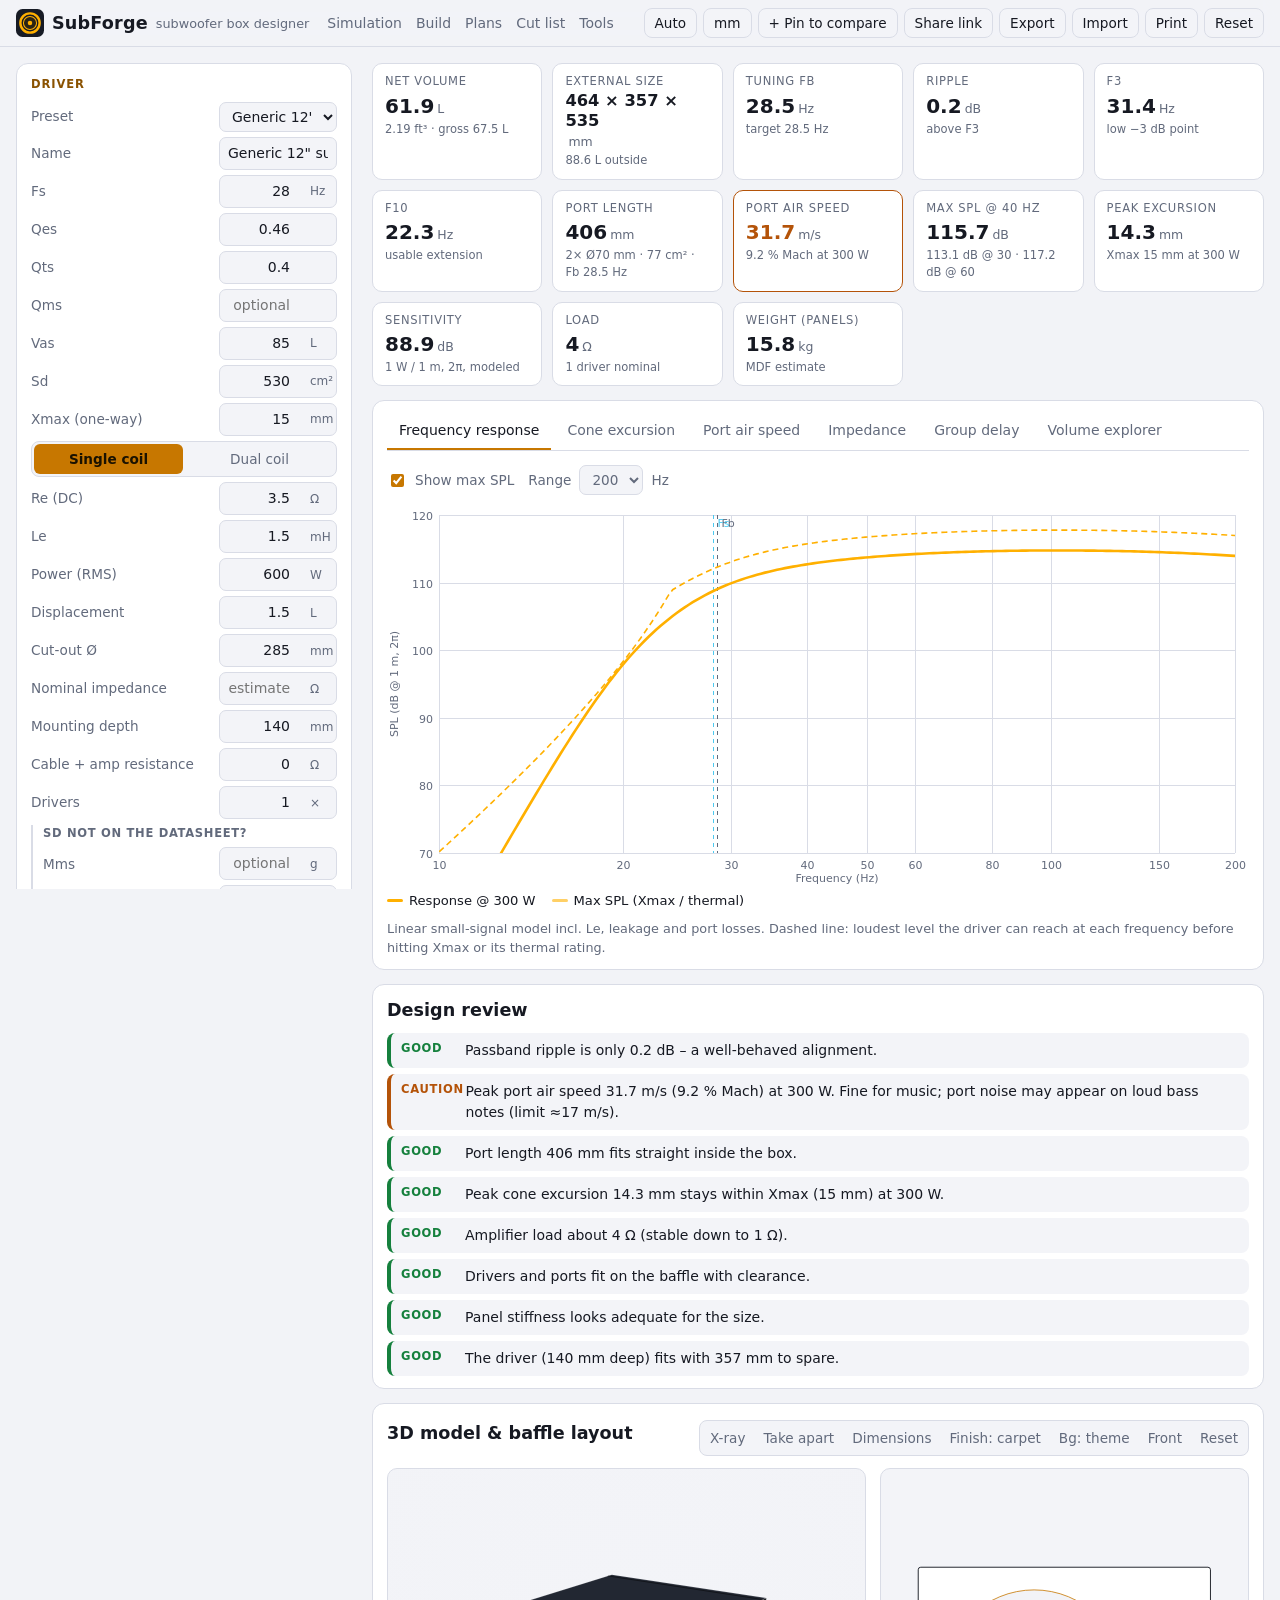
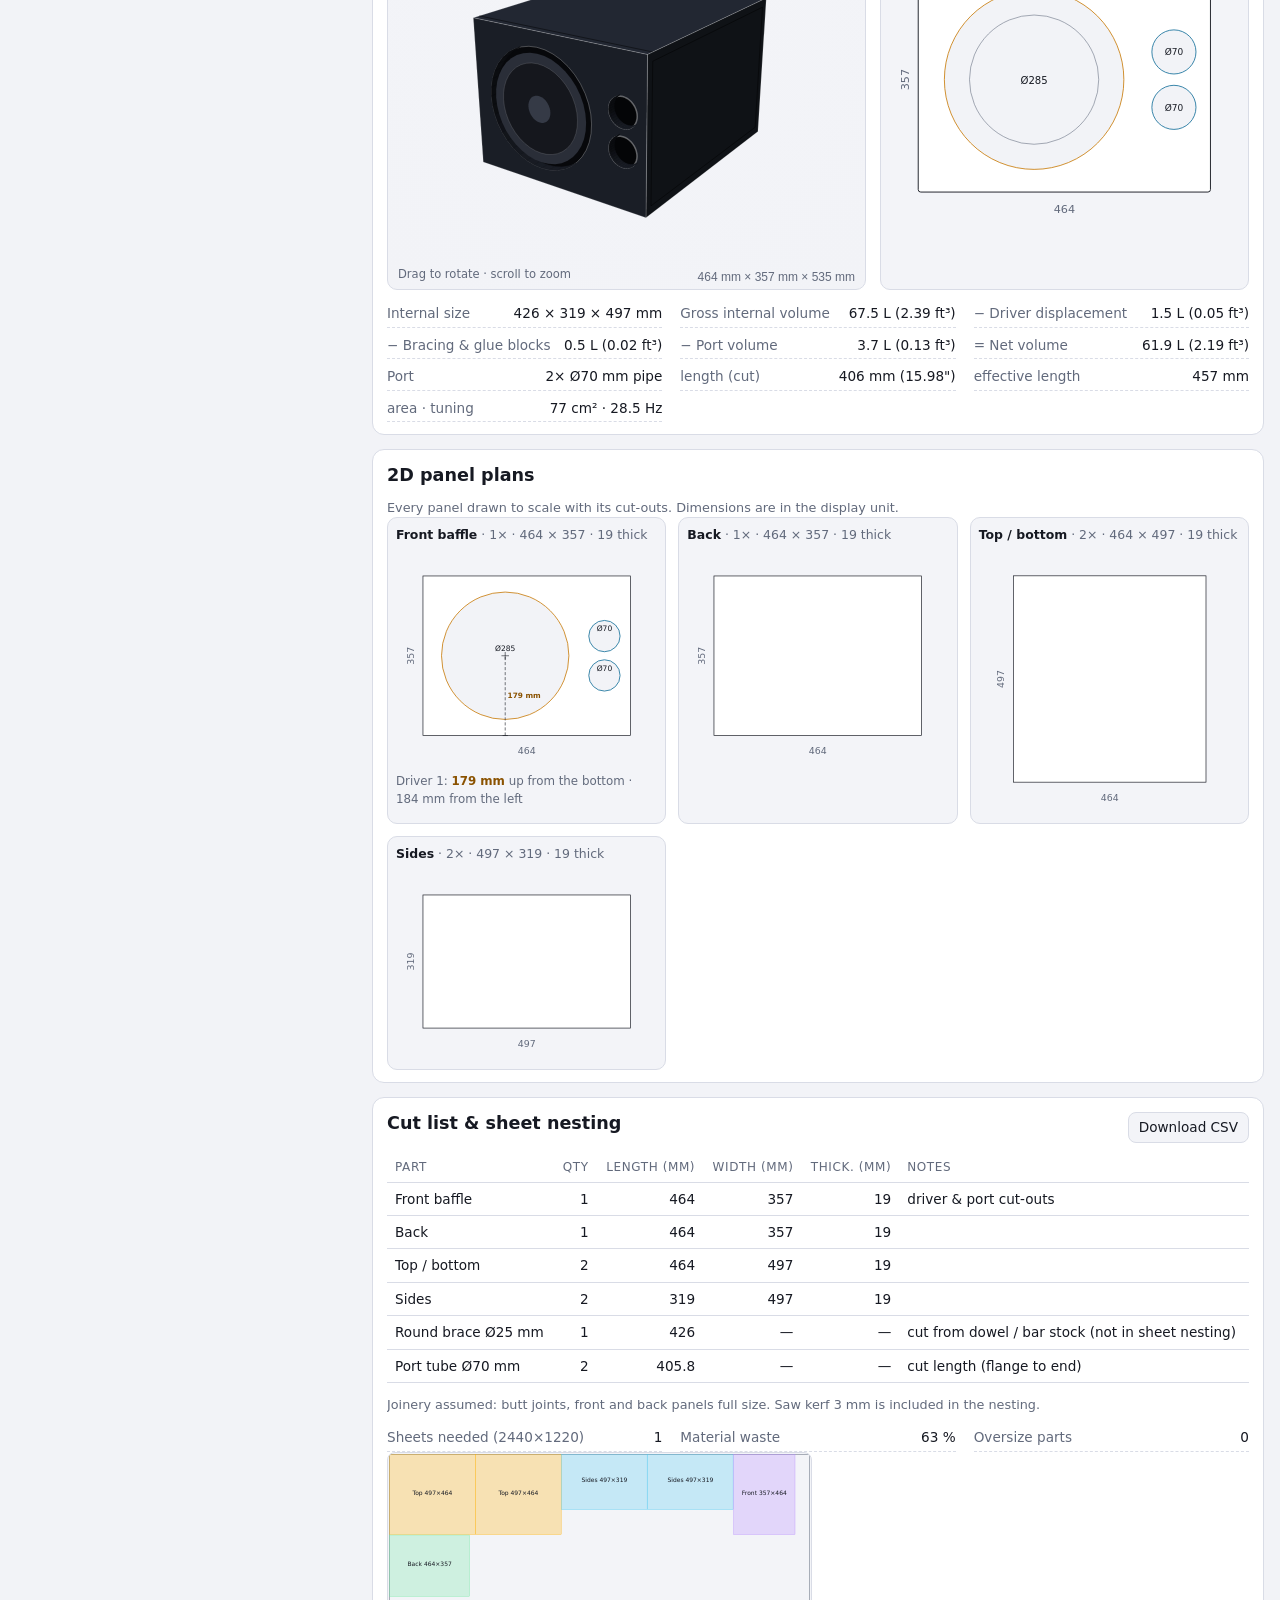
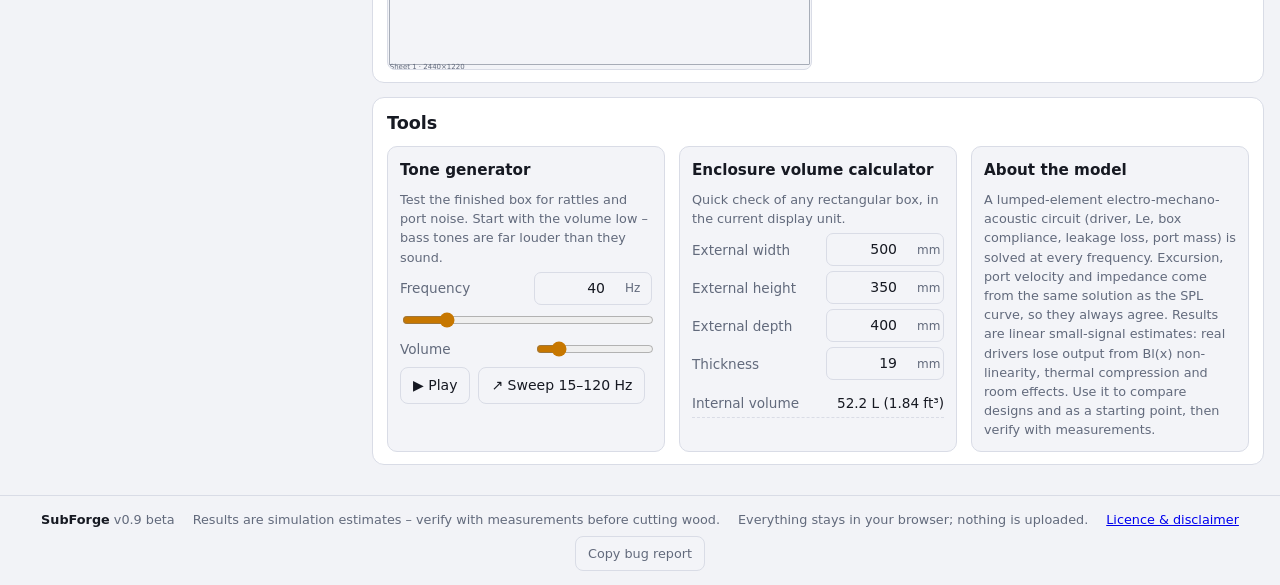
==== index.html @ 923070d6 "SubForge v0.9 beta" ====
<!doctype html>
<html lang="en">
<head>
<meta charset="utf-8">
<meta name="viewport" content="width=device-width, initial-scale=1, viewport-fit=cover">
<title>SubForge – Subwoofer Box Designer</title>
<meta name="description" content="Design and simulate sealed, ported and bandpass subwoofer enclosures: live frequency response, cone excursion, port velocity, 3D model, cut list and sheet nesting.">
<meta name="robots" content="noindex, nofollow, noarchive">
<script>try{var t=localStorage.getItem('sf_theme');if(t==='light'||t==='dark')document.documentElement.setAttribute('data-theme',t)}catch(e){}</script>
<link rel="stylesheet" href="style.css">
<link rel="icon" href="favicon.svg" type="image/svg+xml">
<link rel="icon" href="favicon.ico" sizes="48x48">
<link rel="apple-touch-icon" href="apple-touch-icon.png">
<link rel="manifest" href="manifest.webmanifest">
<meta name="theme-color" content="#0e1015">
<meta property="og:title" content="SubForge - Subwoofer Box Designer">
<meta property="og:description" content="Free subwoofer box designer: sealed, ported and bandpass simulation, 3D model, cut list and plans. Runs entirely in your browser.">
<meta property="og:type" content="website">
</head>
<body>
<header class="top">
  <div class="brand"><svg viewBox="0 0 64 64" aria-hidden="true"><rect width="64" height="64" rx="15" fill="#171b25"/><circle cx="32" cy="32" r="22" fill="none" stroke="#ffb000" stroke-width="5.5"/><circle cx="32" cy="32" r="15" fill="#2a2415" stroke="#ffb000" stroke-width="2.4"/><circle cx="32" cy="32" r="5.2" fill="#ffb000"/></svg><h1 class="logo">SubForge</h1><span>subwoofer box designer</span></div>
  <nav>
    <a href="#sec-sim">Simulation</a><a href="#sec-build">Build</a><a href="#sec-plan">Plans</a><a href="#sec-cut">Cut list</a><a href="#sec-tools">Tools</a>
  </nav>
  <div class="actions">
    <button id="btn-theme" data-tip="Switch between automatic (follows your device), light and dark theme." class="btn sm" title="Colour theme">Auto</button>
    <button id="btn-unit" data-tip="Switch the display unit between mm, cm and inches." class="btn sm" title="Display units">mm</button>
    <button id="btn-pin" data-tip="Keep this design on every chart so you can compare it with changes." class="btn sm">+ Pin to compare</button>
    <button id="btn-share" data-tip="Copy a link that opens this exact design." class="btn sm">Share link</button>
    <button id="btn-json" data-tip="Download the design as a file." class="btn sm">Export</button>
    <button id="btn-import" data-tip="Load a design file you exported earlier." class="btn sm">Import</button>
    <button id="btn-print" data-tip="Print the design sheet, including all simulation graphs, or save it as a PDF." class="btn sm">Print</button>
    <button id="btn-reset" data-tip="Go back to the default design." class="btn sm ghost">Reset</button>
    <input type="file" id="file-import" accept=".json" hidden>
  </div>
</header>

<div class="app">
  <aside id="side" class="side" aria-label="Design inputs"></aside>

  <main class="main">
    <section id="cards" class="cards" aria-live="polite"></section>

    <section id="sec-sim" class="panel">
      <div class="tabs" id="tabs" role="tablist"></div>
      <div class="chart-tools" id="chart-tools"></div>
      <div class="chart-wrap"><canvas id="chart" height="380" role="img" aria-label="Simulation graph"></canvas><div id="tip" class="tip" hidden></div></div>
      <div id="legend" class="legend"></div>
      <p id="chart-note" class="note"></p>
    </section>

    <section id="print-charts" class="panel print-only"></section>

    <section id="checks" class="panel"></section>

    <section id="sec-build" class="panel">
      <div class="row-head"><h2>3D model &amp; baffle layout</h2>
        <div class="seg" id="view-tools"></div></div>
      <div class="build-grid">
        <div class="v3"><canvas id="view3d" height="420" role="img" aria-label="3D model of the enclosure. Drag to rotate, scroll or pinch to zoom."></canvas><div class="hint">Drag to rotate · scroll to zoom</div></div>
        <div id="baffle" class="baffle"></div>
      </div>
      <div id="port-info" class="kv"></div>
    </section>

    <section id="sec-plan" class="panel">
      <h2>2D panel plans</h2>
      <p class="note" style="margin-top:0">Every panel drawn to scale with its cut-outs. Dimensions are in the display unit.</p>
      <div id="plan" class="plan"></div>
    </section>

    <section id="sec-cut" class="panel">
      <div class="row-head"><h2>Cut list &amp; sheet nesting</h2><div><button id="btn-csv" data-tip="Download the cut list as a spreadsheet file." class="btn sm">Download CSV</button></div></div>
      <div id="cutlist"></div>
      <div id="sheets"></div>
    </section>

    <section id="sec-tools" class="panel">
      <h2>Tools</h2>
      <div class="tools">
        <div class="tool">
          <h3>Tone generator</h3>
          <p class="note">Test the finished box for rattles and port noise. Start with the volume low – bass tones are far louder than they sound.</p>
          <label class="fld"><span>Frequency</span><div class="inp"><input id="tone-f" type="number" value="40" min="10" max="200" step="1"><em>Hz</em></div></label>
          <input id="tone-slider" aria-label="Tone frequency" type="range" min="10" max="200" value="40">
          <label class="fld"><span>Volume</span><input id="tone-v" type="range" min="0" max="100" value="15"></label>
          <div class="btnrow"><button id="tone-play" class="btn">▶ Play</button><button id="tone-sweep" class="btn">↗ Sweep 15–120 Hz</button></div>
        </div>
        <div class="tool">
          <h3>Enclosure volume calculator</h3>
          <p class="note">Quick check of any rectangular box, in the current display unit.</p>
          <div id="volcalc"></div>
        </div>
        <div class="tool">
          <h3>About the model</h3>
          <p class="note">A lumped-element electro-mechano-acoustic circuit (driver, Le, box compliance, leakage loss, port mass) is solved at every frequency. Excursion, port velocity and impedance come from the same solution as the SPL curve, so they always agree. Results are linear small-signal estimates: real drivers lose output from Bl(x) non-linearity, thermal compression and room effects. Use it to compare designs and as a starting point, then verify with measurements.</p>
        </div>
      </div>
    </section>
  </main>
</div>
  <footer class="site-foot">
    <span><b>SubForge</b> <span id="ver">v0.9 beta</span></span>
    <span>Results are simulation estimates &ndash; verify with measurements before cutting wood.</span>
    <span>Everything stays in your browser; nothing is uploaded.</span>
    <a href="legal.html">Licence &amp; disclaimer</a>
    <button id="btn-bug" class="btn" type="button">Copy bug report</button>
  </footer>
<button id="btn-design" class="fab" type="button" aria-controls="side" aria-expanded="false">&#9881; Design</button>
<div id="scrim" class="scrim"></div>
<div id="toast" class="toast" hidden></div>
<script src="engine.js"></script>
<script src="view.js"></script>
<script src="app.js"></script>
</body>
</html>
---- style.css ----
:root{
  --bg:#0e1015;--panel:#161922;--panel2:#1c2029;--line:#2a2f3c;--fg:#e9ecf3;--mut:#8f97a8;
  --acc:#ffb000;--acc-text:#ffb000;--acc2:#4cc9f0;--ok:#4ade80;--warn:#fbbf24;--bad:#fb7185;
  --mono:ui-monospace,"Cascadia Mono",Consolas,monospace;--sans:"Segoe UI",system-ui,-apple-system,Roboto,sans-serif;
  color-scheme:dark;
}
/* theme: follows the system unless the user picks one (html[data-theme="light"|"dark"]) */
@media (prefers-color-scheme:light){
  :root:not([data-theme]){--bg:#f2f3f7;--panel:#fff;--panel2:#f3f4f8;--line:#d9dce6;--fg:#161922;--mut:#626a7c;--acc:#c77700;--acc-text:#8a5200;--acc2:#0b6a96;--ok:#15803d;--warn:#b45309;--bad:#be123c;color-scheme:light}
}
:root[data-theme="light"]{--bg:#f2f3f7;--panel:#fff;--panel2:#f3f4f8;--line:#d9dce6;--fg:#161922;--mut:#626a7c;--acc:#c77700;--acc-text:#8a5200;--acc2:#0b6a96;--ok:#15803d;--warn:#b45309;--bad:#be123c;color-scheme:light}
*{box-sizing:border-box}
html{scroll-behavior:smooth;scroll-padding-top:70px}
body{margin:0;background:var(--bg);color:var(--fg);font:14px/1.5 var(--sans)}
button,input,select{font:inherit;color:inherit}
h2{font-size:1.1rem;margin:0 0 .6rem}h3{font-size:.95rem;margin:0 0 .4rem}
.top{position:sticky;top:0;z-index:20;display:flex;align-items:center;gap:18px;padding:8px 16px;background:color-mix(in srgb,var(--bg) 88%,transparent);backdrop-filter:blur(10px);border-bottom:1px solid var(--line);flex-wrap:wrap}
.brand{display:flex;align-items:center;gap:8px}.brand svg{width:28px;height:28px}.brand b{font-size:1.1rem;letter-spacing:.01em}.brand span{color:var(--mut);font-size:.8rem}
.top nav{display:flex;gap:14px}.top nav a{color:var(--mut);text-decoration:none}.top nav a:hover{color:var(--fg)}
.actions{margin-left:auto;display:flex;gap:6px;flex-wrap:wrap}
.btn{background:var(--panel2);border:1px solid var(--line);border-radius:8px;padding:7px 12px;cursor:pointer}
.btn:hover{border-color:var(--acc)}.btn.sm{padding:4px 10px;font-size:.85rem}.btn.ghost{background:transparent}
.btn.acc{background:var(--acc);color:#1a1200;border-color:var(--acc);font-weight:600}
.btnrow{display:flex;gap:8px;flex-wrap:wrap;margin-top:8px}
.app{display:grid;grid-template-columns:340px minmax(0,1fr);gap:16px;padding:16px;max-width:1700px;margin:0 auto}
.side{position:sticky;top:62px;align-self:start;max-height:calc(100vh - 74px);overflow:auto;padding-right:4px;display:grid;gap:12px}
.card,.panel{background:var(--panel);border:1px solid var(--line);border-radius:12px;padding:12px 14px}
.panel{margin-bottom:14px}
.card h3,.card .ch{color:var(--acc-text);text-transform:uppercase;letter-spacing:.08em;font-size:.72rem;margin-bottom:8px}
.fld{display:grid;grid-template-columns:1fr 118px;align-items:center;gap:8px;margin:5px 0}
.fld>span{color:var(--mut);font-size:.85rem}
.inp{display:flex;align-items:center;background:var(--panel2);border:1px solid var(--line);border-radius:7px;padding:0 8px}
.inp:focus-within{border-color:var(--acc)}
.inp input{width:100%;background:transparent;border:0;outline:0;padding:5px 0;text-align:right;font-variant-numeric:tabular-nums}
.inp em{font-style:normal;color:var(--mut);font-size:.75rem;margin-left:5px;min-width:18px}
select,input[type=text]{width:100%;background:var(--panel2);border:1px solid var(--line);border-radius:7px;padding:5px 8px}
input[type=range]{width:100%;accent-color:var(--acc)}
.seg{display:flex;background:var(--panel2);border:1px solid var(--line);border-radius:8px;padding:2px;gap:2px;margin:4px 0}
.seg button{flex:1;background:transparent;border:0;border-radius:6px;padding:5px 8px;cursor:pointer;color:var(--mut);font-size:.85rem}
.seg button.on{background:var(--acc);color:#1a1200;font-weight:600}
.chk{display:flex;gap:8px;align-items:center;margin:6px 0;color:var(--mut);font-size:.85rem}
.chk input{accent-color:var(--acc)}
.derived{font:12px var(--mono);color:var(--mut);display:grid;grid-template-columns:1fr 1fr;gap:2px 10px;margin-top:8px}
.derived b{color:var(--fg);font-weight:500}
.mini{display:flex;gap:6px;flex-wrap:wrap;margin-top:6px}.mini .btn{font-size:.78rem;padding:4px 8px}
.cards{display:grid;grid-template-columns:repeat(auto-fill,minmax(150px,1fr));gap:10px;margin-bottom:14px}
.stat{background:var(--panel);border:1px solid var(--line);border-radius:10px;padding:9px 12px}
.stat small{display:block;color:var(--mut);font-size:.72rem;text-transform:uppercase;letter-spacing:.06em}
.stat b{font-size:1.25rem;font-variant-numeric:tabular-nums}.stat i{font-style:normal;color:var(--mut);font-size:.78rem;margin-left:3px}
.stat.warn{border-color:var(--warn)}.stat.bad{border-color:var(--bad)}.stat.warn b{color:var(--warn)}.stat.bad b{color:var(--bad)}
.stat span{display:block;color:var(--mut);font-size:.72rem}
.tabs{display:flex;gap:4px;flex-wrap:wrap;border-bottom:1px solid var(--line);margin-bottom:8px}
.tabs button{background:transparent;border:0;border-bottom:2px solid transparent;padding:7px 12px;color:var(--mut);cursor:pointer}
.tabs button.on{color:var(--fg);border-color:var(--acc)}
.chart-tools{display:flex;gap:14px;flex-wrap:wrap;margin-bottom:4px}
.chart-wrap{position:relative}
#chart{width:100%;height:380px;display:block;touch-action:none}
.tip{position:absolute;pointer-events:none;background:var(--panel2);border:1px solid var(--line);border-radius:8px;padding:6px 9px;font-size:.78rem;white-space:nowrap;z-index:5;box-shadow:0 6px 20px #0006}
.tip div{display:flex;gap:6px;align-items:center}.tip i{width:10px;height:3px;border-radius:2px;display:inline-block}
.legend{display:flex;gap:8px 16px;flex-wrap:wrap;margin-top:6px}
.legend span{display:flex;align-items:center;gap:6px;font-size:.82rem}.legend i{width:16px;height:3px;border-radius:2px}
.legend button{background:none;border:0;color:var(--mut);cursor:pointer}
.note{color:var(--mut);font-size:.8rem;margin:.5rem 0 0}
.chk-list{display:grid;gap:6px}
.chk-item{display:flex;gap:10px;align-items:flex-start;padding:7px 10px;border-radius:8px;background:var(--panel2);border-left:4px solid var(--line)}
.chk-item.ok{border-color:var(--ok)}.chk-item.warn{border-color:var(--warn)}.chk-item.bad{border-color:var(--bad)}
.chk-item b{min-width:54px;font-size:.72rem;text-transform:uppercase;letter-spacing:.06em}
.chk-item.ok b{color:var(--ok)}.chk-item.warn b{color:var(--warn)}.chk-item.bad b{color:var(--bad)}
.row-head{display:flex;justify-content:space-between;align-items:center;gap:10px;flex-wrap:wrap}
.build-grid{display:grid;grid-template-columns:minmax(0,1.3fr) minmax(0,1fr);gap:14px;margin-top:8px}
.v3{position:relative;background:radial-gradient(circle at 50% 35%,var(--panel2),var(--bg));border:1px solid var(--line);border-radius:10px;overflow:hidden}
#view3d{width:100%;height:420px;display:block;cursor:grab;touch-action:none}#view3d:active{cursor:grabbing}
.hint{position:absolute;left:10px;bottom:6px;color:var(--mut);font-size:.72rem}
.baffle{background:var(--panel2);border:1px solid var(--line);border-radius:10px;padding:8px;display:grid;place-items:center}
.baffle svg{width:100%;height:auto;max-height:420px}
.kv{display:grid;grid-template-columns:repeat(auto-fill,minmax(210px,1fr));gap:4px 18px;margin-top:10px;font-size:.85rem}
.kv div{display:flex;justify-content:space-between;border-bottom:1px dashed var(--line);padding:3px 0}.kv span{color:var(--mut)}.kv b{font-weight:500;font-variant-numeric:tabular-nums}
table{width:100%;border-collapse:collapse;font-size:.85rem;margin:6px 0 12px}
th,td{text-align:left;padding:6px 8px;border-bottom:1px solid var(--line)}th{color:var(--mut);font-weight:500;font-size:.75rem;text-transform:uppercase;letter-spacing:.05em}
td.n,th.n{text-align:right;font-variant-numeric:tabular-nums}
.sheet-row{display:grid;grid-template-columns:repeat(auto-fill,minmax(300px,1fr));gap:12px}
.sheet-row svg{width:100%;height:auto;background:var(--panel2);border:1px solid var(--line);border-radius:8px}
.tools{display:grid;grid-template-columns:repeat(auto-fit,minmax(260px,1fr));gap:14px}
.tool{background:var(--panel2);border:1px solid var(--line);border-radius:10px;padding:12px}
.pin-list{display:flex;gap:6px;flex-wrap:wrap;margin-top:6px}
.pin{display:flex;align-items:center;gap:6px;border:1px solid var(--line);border-radius:999px;padding:2px 4px 2px 10px;font-size:.78rem}
.pin button{border:0;background:none;color:var(--mut);cursor:pointer}
.toast{position:fixed;left:50%;bottom:24px;transform:translateX(-50%);background:var(--acc);color:#1a1200;padding:8px 16px;border-radius:8px;z-index:50;font-weight:600}
@media (max-width:1050px){.app{grid-template-columns:1fr}.side{position:static;max-height:none}.build-grid{grid-template-columns:1fr}}
@media print{
  .top,.side,.tabs,.chart-tools,#sec-tools,.hint,.btn,.actions,.v3{display:none!important}
  body{background:#fff;color:#000}.app{display:block;padding:0}.panel,.stat{border-color:#999;background:#fff;color:#000;break-inside:avoid}
  .note,.stat small,.kv span{color:#444}
}

.rng-l{display:flex;justify-content:space-between;color:var(--mut);font-size:.68rem;margin:-2px 0 6px}
.inp input[type=range]{padding:0}
.gtip{position:fixed;z-index:60;max-width:280px;background:#0b0d12;color:#e9ecf3;border:1px solid #3a4052;border-radius:8px;padding:7px 10px;font-size:.78rem;line-height:1.4;box-shadow:0 8px 24px #0008;pointer-events:none}
.stat{min-width:0;overflow:hidden}
.stat b{overflow-wrap:anywhere}
.stat.long b{display:block;font-size:1.02rem;line-height:1.25}
.side .sub{border-left:2px solid var(--line);padding-left:10px;margin:6px 0 4px}
.side .sub h3{margin:2px 0 4px;font-size:.72rem;text-transform:uppercase;letter-spacing:.06em;color:var(--mut)}
.bar{border:1px solid var(--line);border-radius:8px;padding:6px 8px;margin:6px 0;background:var(--panel2)}
.bar-h{display:flex;align-items:center;gap:6px}.bar-h b{font-size:.8rem;white-space:nowrap}
.bar-h .fld{grid-template-columns:1fr;margin:0;flex:1}.bar-h select{padding:3px 6px}
.bar-row{display:flex;align-items:center;gap:6px}.bar-row .fld{flex:1;grid-template-columns:1fr 92px}
.nudge{display:flex;gap:2px}.nudge button{background:var(--panel);border:1px solid var(--line);border-radius:6px;padding:2px 6px;cursor:pointer;font-size:.72rem;color:var(--fg)}
.nudge button:hover{border-color:var(--acc)}
.kv div{gap:10px;align-items:baseline}.kv div span{white-space:nowrap}.kv div b{text-align:right;min-width:0}
.side{overflow-anchor:none}
html{scroll-behavior:auto}
.nudge button{touch-action:manipulation}
.plan{display:grid;grid-template-columns:repeat(auto-fill,minmax(260px,1fr));gap:12px}
.plan figure{margin:0;background:var(--panel2);border:1px solid var(--line);border-radius:10px;padding:8px}
.plan figcaption{font-size:.78rem;color:var(--mut);margin-bottom:4px}.plan figcaption b{color:var(--fg)}
.plan svg{width:100%;height:auto;max-height:260px}
.site-foot{display:flex;flex-wrap:wrap;gap:6px 18px;align-items:center;justify-content:center;padding:14px 16px calc(14px + env(safe-area-inset-bottom));color:var(--mut);font-size:.8rem;border-top:1px solid var(--line,#2a2f3a);text-align:center}
.site-foot b{color:var(--fg,inherit)}
@media print{.site-foot{display:none}}
.print-only{display:none}
@media print{
  #sec-sim{display:none!important}
  .print-only{display:block!important}
  #print-charts h2{margin:0 0 6px}
  #print-charts figure{margin:0 0 12px;break-inside:avoid}
  #print-charts figcaption{font-weight:600;margin-bottom:2px;color:#000}
  #print-charts img{width:100%;height:auto;display:block;border:1px solid #bbb}
  #print-charts .pl{display:flex;gap:4px 14px;flex-wrap:wrap;font-size:.75rem;color:#000;margin-top:3px}
  #print-charts .pl span{display:inline-flex;align-items:center;gap:5px}
  #print-charts .pl i{display:inline-block;width:18px;height:0;border-top:3px solid}
  #print-charts p{font-size:.72rem;color:#444;margin:2px 0 0}
  * {-webkit-print-color-adjust:exact;print-color-adjust:exact}
}
@media print{#print-charts canvas{width:100%!important;height:auto!important;display:block;border:1px solid #bbb}}

/* ---------- small screens: inputs become a slide-in panel ---------- */
.fab,.scrim,.drawer-head{display:none}
#cutlist{overflow-x:auto}
.app>*{min-width:0}
@media (max-width:1050px){
  .app{grid-template-columns:minmax(0,1fr)}
  .side{position:fixed;left:0;top:0;bottom:0;width:min(92vw,410px);max-height:none;z-index:40;background:var(--bg);padding:10px 10px 90px;transform:translateX(-104%);transition:transform .25s ease;box-shadow:8px 0 30px #0008;overscroll-behavior:contain}
  body.drawer-open .side{transform:none}
  .scrim{position:fixed;inset:0;background:#000a;z-index:35}
  body.drawer-open .scrim{display:block}
  .drawer-head{display:flex;justify-content:space-between;align-items:center;position:sticky;top:-10px;z-index:3;background:var(--bg);padding:8px 2px;margin:-10px 0 0}
  .fab{display:inline-flex;align-items:center;gap:6px;position:fixed;right:max(14px,env(safe-area-inset-right));bottom:max(14px,env(safe-area-inset-bottom));z-index:30;background:var(--acc);color:#1a1200;border:0;border-radius:999px;padding:12px 18px;font-weight:700;box-shadow:0 6px 22px #0007;cursor:pointer}
  body.drawer-open .fab{display:none}
  .top{padding:6px 12px}
  #chart{touch-action:pan-y}
  #view3d{touch-action:pan-y}
}
@media (max-width:700px){
  body{font-size:15px}
  .top{position:static}
  .top nav{display:none}
  .app{padding:10px}
  .panel{padding:10px 10px}
  .cards{grid-template-columns:repeat(auto-fill,minmax(140px,1fr));gap:8px}
  .stat b{font-size:1.1rem}
  #chart{height:300px}
  .tabs button{padding:8px 9px;font-size:.85rem}
  input,select{font-size:16px}
  .build-grid{grid-template-columns:minmax(0,1fr)}
  #view3d{height:320px}
  .kv{grid-template-columns:minmax(0,1fr)}
  .tools{grid-template-columns:minmax(0,1fr)}
  .plan{grid-template-columns:repeat(auto-fill,minmax(210px,1fr))}
}
@media (pointer:coarse){
  .btn,.btn.sm,.seg button,.tabs button,.nudge button,.pin button,.chk-item .btn{min-height:40px}
  .btn.sm{padding:8px 12px}
  .nudge button{min-width:36px}
  .inp,select,input[type=text]{min-height:40px}
  .inp input{min-height:38px}
  .chk{min-height:36px}
  input[type=checkbox]{width:20px;height:20px}
  .fab{min-height:48px}
  details summary{min-height:40px}
}
#view-tools{flex-wrap:wrap}
#view-tools button{flex:1 1 auto}
.row-head{min-width:0}
@media (max-width:1050px){.side{align-self:stretch;height:100vh;height:100dvh;max-height:100dvh}}
.plan .cc{font-size:.74rem;color:var(--mut);margin-top:5px;line-height:1.5}.plan .cc b{color:var(--acc-text)}
@media print{.plan .cc{color:#222}}

.logo{margin:0;font-size:1.1rem;font-weight:700;letter-spacing:.01em}
.sr{position:absolute;width:1px;height:1px;overflow:hidden;clip:rect(0 0 0 0);white-space:nowrap}
:focus-visible{outline:2px solid var(--acc2);outline-offset:2px}
.inp:focus-within{outline:2px solid var(--acc2);outline-offset:1px}
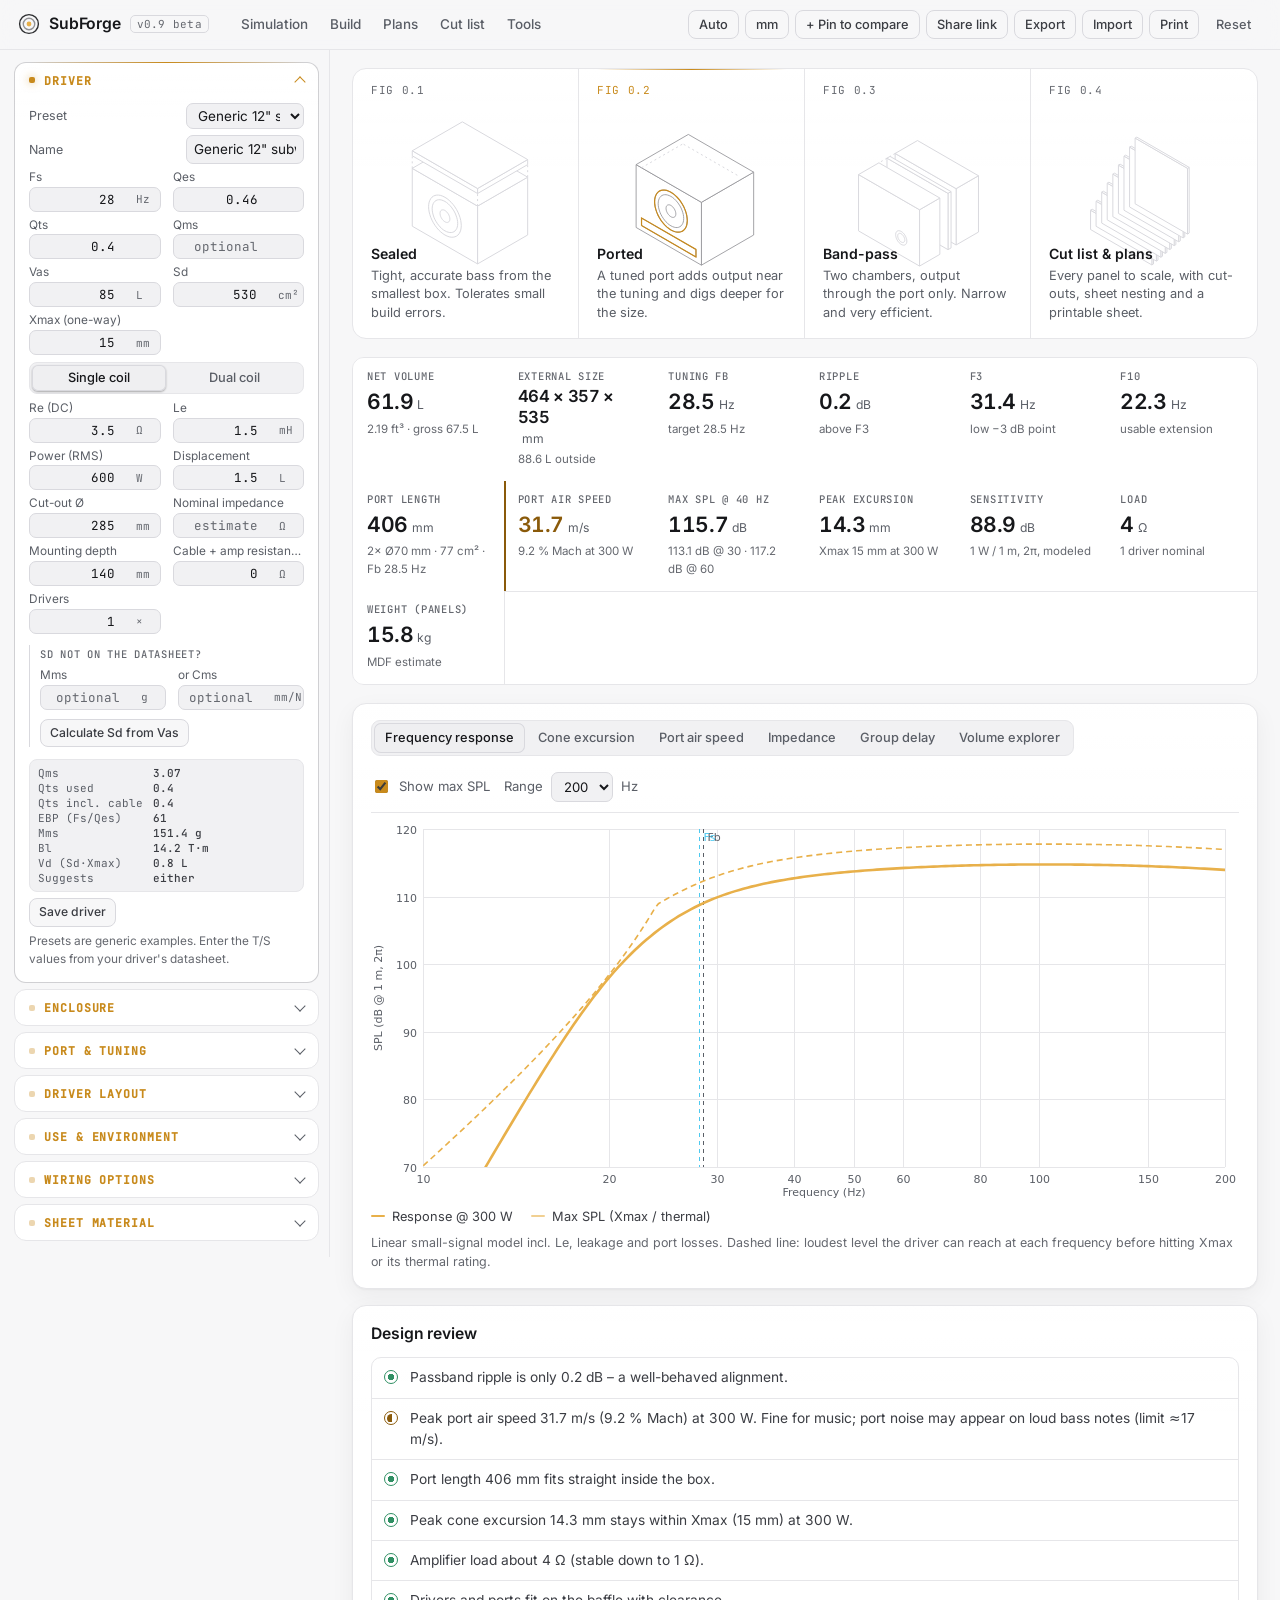
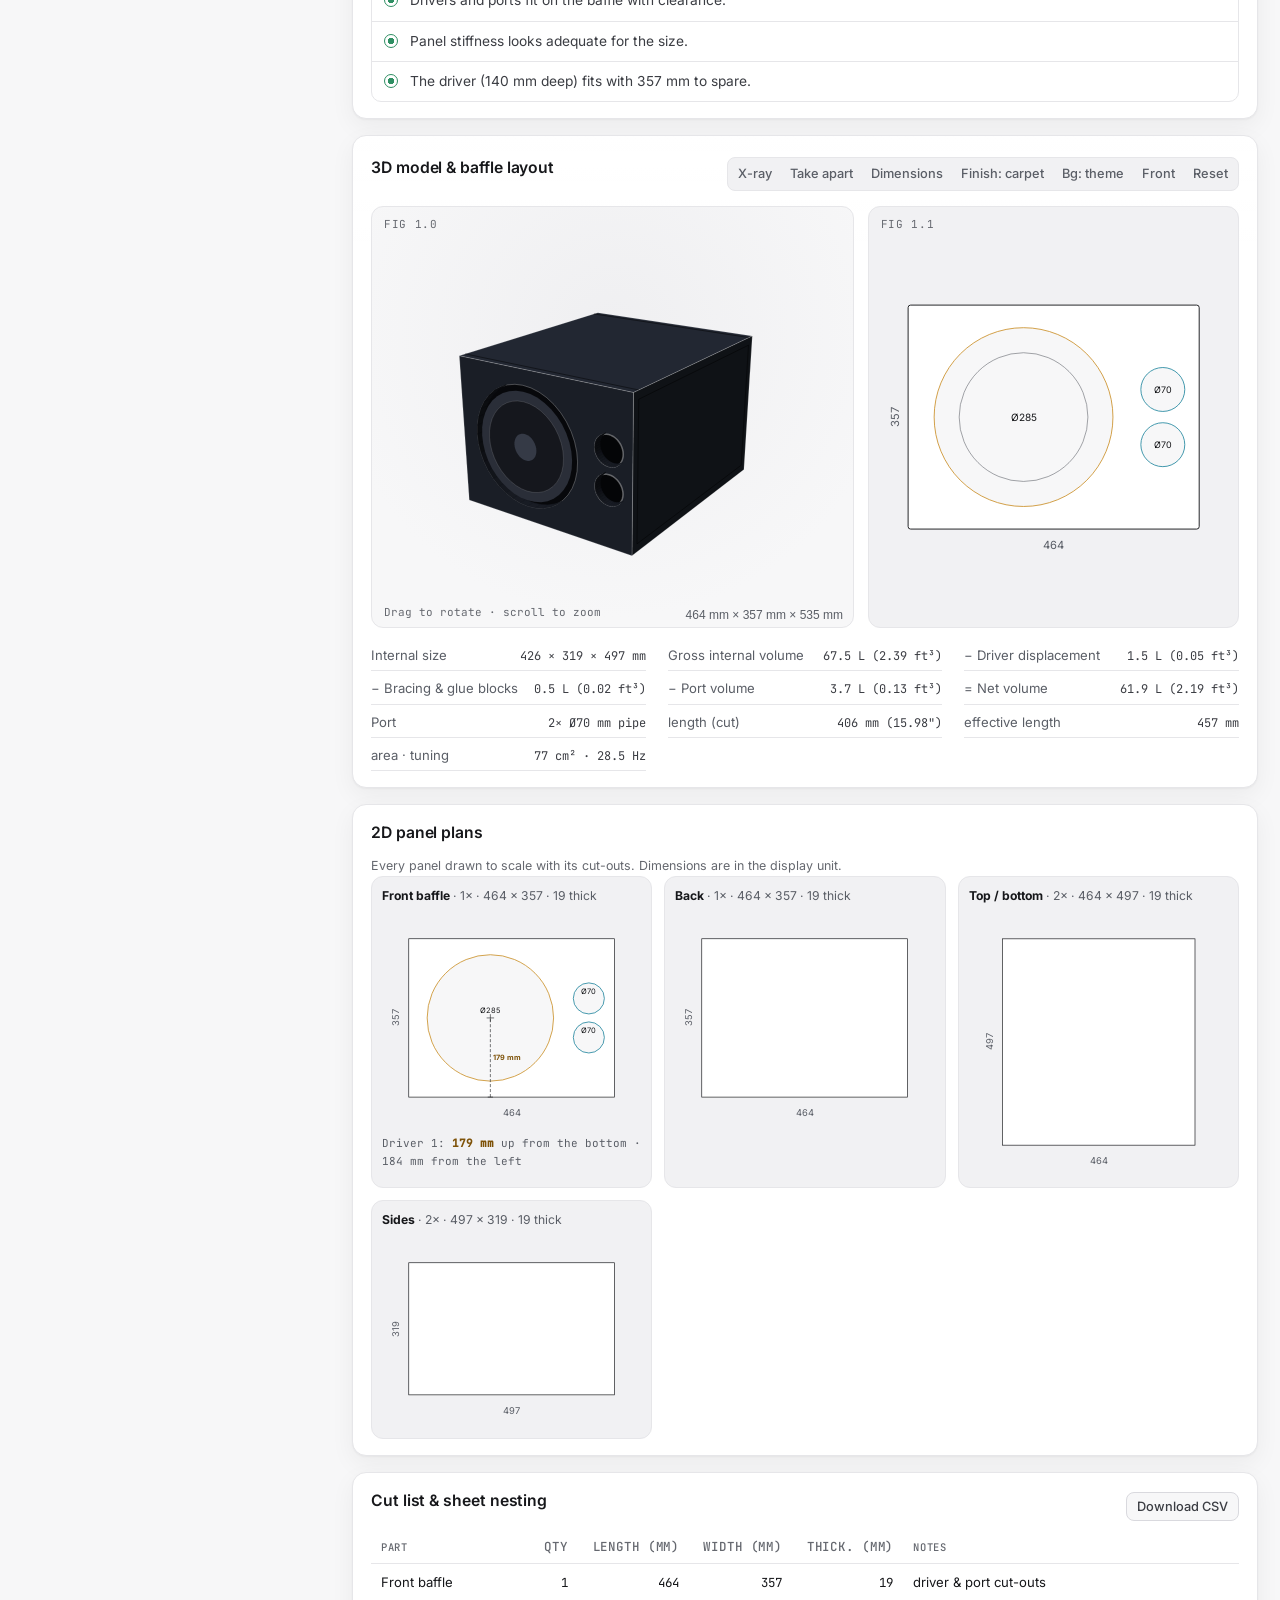
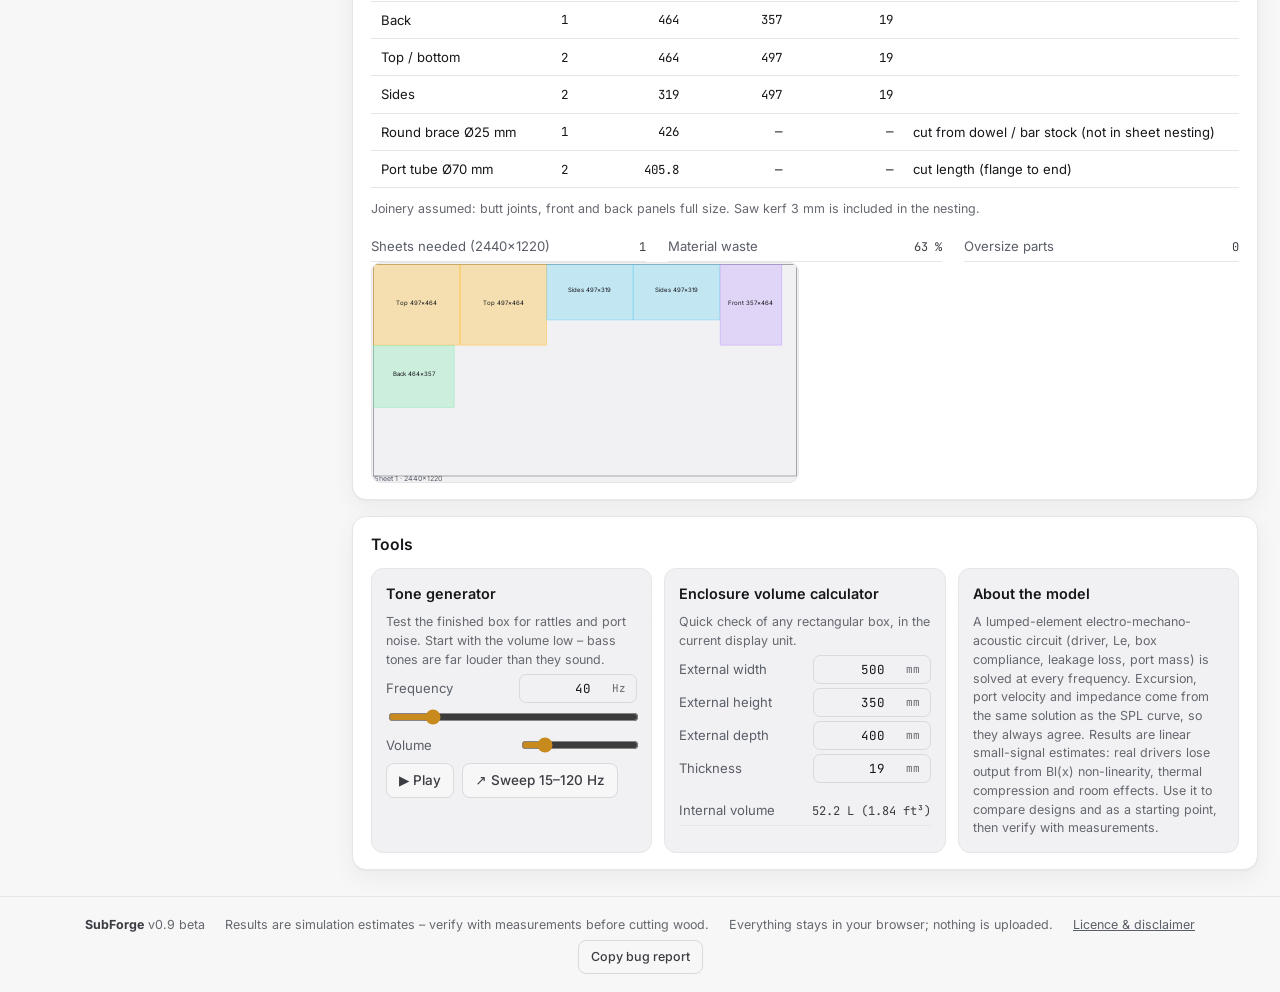
==== commit 9eb15ab8: "New theme: dark minimal style, FIG strip, drop-down input groups, local fonts" ====
--- a/index.html
+++ b/index.html
@@ -12,14 +12,14 @@
 <link rel="icon" href="favicon.ico" sizes="48x48">
 <link rel="apple-touch-icon" href="apple-touch-icon.png">
 <link rel="manifest" href="manifest.webmanifest">
-<meta name="theme-color" content="#0e1015">
+<meta name="theme-color" content="#08090a">
 <meta property="og:title" content="SubForge - Subwoofer Box Designer">
 <meta property="og:description" content="Free subwoofer box designer: sealed, ported and bandpass simulation, 3D model, cut list and plans. Runs entirely in your browser.">
 <meta property="og:type" content="website">
 </head>
 <body>
 <header class="top">
-  <div class="brand"><svg viewBox="0 0 64 64" aria-hidden="true"><rect width="64" height="64" rx="15" fill="#171b25"/><circle cx="32" cy="32" r="22" fill="none" stroke="#ffb000" stroke-width="5.5"/><circle cx="32" cy="32" r="15" fill="#2a2415" stroke="#ffb000" stroke-width="2.4"/><circle cx="32" cy="32" r="5.2" fill="#ffb000"/></svg><h1 class="logo">SubForge</h1><span>subwoofer box designer</span></div>
+  <div class="brand"><svg viewBox="0 0 24 24" aria-hidden="true"><circle cx="12" cy="12" r="10.25" fill="none" stroke="currentColor" stroke-opacity=".9" stroke-width="1.5"/><circle cx="12" cy="12" r="6.25" fill="none" stroke="currentColor" stroke-opacity=".45" stroke-width="1.5"/><circle cx="12" cy="12" r="2.6" fill="#e8b04a"/></svg><h1 class="logo">SubForge</h1><span>v0.9 beta</span></div>
   <nav>
     <a href="#sec-sim">Simulation</a><a href="#sec-build">Build</a><a href="#sec-plan">Plans</a><a href="#sec-cut">Cut list</a><a href="#sec-tools">Tools</a>
   </nav>
@@ -40,6 +40,7 @@
   <aside id="side" class="side" aria-label="Design inputs"></aside>
 
   <main class="main">
+    <section id="figs" class="figs" aria-label="Box types"></section>
     <section id="cards" class="cards" aria-live="polite"></section>
 
     <section id="sec-sim" class="panel">
@@ -72,7 +73,7 @@
 
     <section id="sec-cut" class="panel">
       <div class="row-head"><h2>Cut list &amp; sheet nesting</h2><div><button id="btn-csv" data-tip="Download the cut list as a spreadsheet file." class="btn sm">Download CSV</button></div></div>
-      <div id="cutlist"></div>
+      <div id="cutlist" tabindex="0" role="region" aria-label="Cut list table"></div>
       <div id="sheets"></div>
     </section>
 
@@ -113,6 +114,7 @@
 <script src="engine.js"></script>
 <script src="view.js"></script>
 <script src="app.js"></script>
+<script src="figures.js"></script>
 </body>
 </html>
 
--- a/style.css
+++ b/style.css
@@ -1,192 +1,291 @@
+/* fonts stored with the app (SIL Open Font License, see fonts/OFL.txt): nothing is loaded from other sites */
+@font-face{font-family:"Inter";font-style:normal;font-weight:400 700;font-display:swap;src:url(fonts/inter-greek.woff2) format("woff2");unicode-range:U+0370-0377, U+037A-037F, U+0384-038A, U+038C, U+038E-03A1, U+03A3-03FF}
+@font-face{font-family:"Inter";font-style:normal;font-weight:400 700;font-display:swap;src:url(fonts/inter-latin.woff2) format("woff2");unicode-range:U+0000-00FF, U+0131, U+0152-0153, U+02BB-02BC, U+02C6, U+02DA, U+02DC, U+0304, U+0308, U+0329, U+2000-206F, U+20AC, U+2122, U+2191, U+2193, U+2212, U+2215, U+FEFF, U+FFFD}
+@font-face{font-family:"JetBrains Mono";font-style:normal;font-weight:400 500;font-display:swap;src:url(fonts/jetbrains-mono-greek.woff2) format("woff2");unicode-range:U+0370-0377, U+037A-037F, U+0384-038A, U+038C, U+038E-03A1, U+03A3-03FF}
+@font-face{font-family:"JetBrains Mono";font-style:normal;font-weight:400 500;font-display:swap;src:url(fonts/jetbrains-mono-latin.woff2) format("woff2");unicode-range:U+0000-00FF, U+0131, U+0152-0153, U+02BB-02BC, U+02C6, U+02DA, U+02DC, U+0304, U+0308, U+0329, U+2000-206F, U+20AC, U+2122, U+2191, U+2193, U+2212, U+2215, U+FEFF, U+FFFD}
+/* SubForge theme: near-black surfaces, hairline borders, quiet grey text, small mono labels, one amber accent. */
 :root{
-  --bg:#0e1015;--panel:#161922;--panel2:#1c2029;--line:#2a2f3c;--fg:#e9ecf3;--mut:#8f97a8;
-  --acc:#ffb000;--acc-text:#ffb000;--acc2:#4cc9f0;--ok:#4ade80;--warn:#fbbf24;--bad:#fb7185;
-  --mono:ui-monospace,"Cascadia Mono",Consolas,monospace;--sans:"Segoe UI",system-ui,-apple-system,Roboto,sans-serif;
+  --bg:#08090a;--bg2:#0b0c0e;--panel:#0f1012;--panel2:#141518;--panel3:#1a1b1f;
+  --line:#1e1f23;--line2:#2a2c31;--fg:#f2f3f5;--fg2:#c9ccd2;--mut:#8a8f98;--faint:#7d828b;
+  --acc:#7c83e0;--acc-strong:#6a72d9;--acc-soft:rgba(124,131,224,.14);--acc-text:#e2b65c;--acc2:#4fb3c4;--brand:#e8b04a;
+  --ok:#4cb782;--warn:#e2b65c;--bad:#e5626a;
+  --mono:"JetBrains Mono",ui-monospace,"Cascadia Mono",Consolas,monospace;--sans:"Inter",system-ui,-apple-system,"Segoe UI",Roboto,sans-serif;
+  --r:10px;--shadow:0 1px 0 rgba(255,255,255,.035) inset,0 12px 40px rgba(0,0,0,.35);
   color-scheme:dark;
 }
-/* theme: follows the system unless the user picks one (html[data-theme="light"|"dark"]) */
 @media (prefers-color-scheme:light){
-  :root:not([data-theme]){--bg:#f2f3f7;--panel:#fff;--panel2:#f3f4f8;--line:#d9dce6;--fg:#161922;--mut:#626a7c;--acc:#c77700;--acc-text:#8a5200;--acc2:#0b6a96;--ok:#15803d;--warn:#b45309;--bad:#be123c;color-scheme:light}
-}
-:root[data-theme="light"]{--bg:#f2f3f7;--panel:#fff;--panel2:#f3f4f8;--line:#d9dce6;--fg:#161922;--mut:#626a7c;--acc:#c77700;--acc-text:#8a5200;--acc2:#0b6a96;--ok:#15803d;--warn:#b45309;--bad:#be123c;color-scheme:light}
+  :root:not([data-theme]){--bg:#f7f7f8;--bg2:#f1f1f3;--panel:#fff;--panel2:#f7f7f8;--panel3:#efeff1;--line:#e6e6e9;--line2:#d9d9de;--fg:#16171a;--fg2:#3b3d43;--mut:#5a5e66;--faint:#65686f;--acc:#5a62c9;--acc-strong:#4d55bd;--acc-soft:rgba(90,98,201,.10);--acc-text:#7e5208;--acc2:#16809a;--brand:#c88a1c;--ok:#2f8f63;--warn:#8a5a0a;--bad:#c63b45;--shadow:0 1px 2px rgba(0,0,0,.04),0 8px 24px rgba(0,0,0,.05);color-scheme:light}
+}
+:root[data-theme="light"]{--bg:#f7f7f8;--bg2:#f1f1f3;--panel:#fff;--panel2:#f7f7f8;--panel3:#efeff1;--line:#e6e6e9;--line2:#d9d9de;--fg:#16171a;--fg2:#3b3d43;--mut:#5a5e66;--faint:#65686f;--acc:#5a62c9;--acc-strong:#4d55bd;--acc-soft:rgba(90,98,201,.10);--acc-text:#7e5208;--acc2:#16809a;--brand:#c88a1c;--ok:#2f8f63;--warn:#8a5a0a;--bad:#c63b45;--shadow:0 1px 2px rgba(0,0,0,.04),0 8px 24px rgba(0,0,0,.05);color-scheme:light}
+
 *{box-sizing:border-box}
-html{scroll-behavior:smooth;scroll-padding-top:70px}
-body{margin:0;background:var(--bg);color:var(--fg);font:14px/1.5 var(--sans)}
+html{scroll-padding-top:70px;scroll-behavior:auto}
+body{margin:0;color:var(--fg);font:13.5px/1.55 var(--sans);font-feature-settings:"cv11","ss01";-webkit-font-smoothing:antialiased;
+  background:radial-gradient(1100px 520px at 60% -240px,rgba(255,255,255,.045),transparent 70%),var(--bg);background-attachment:fixed}
+:root[data-theme="light"] body{background:var(--bg)}
 button,input,select{font:inherit;color:inherit}
-h2{font-size:1.1rem;margin:0 0 .6rem}h3{font-size:.95rem;margin:0 0 .4rem}
-.top{position:sticky;top:0;z-index:20;display:flex;align-items:center;gap:18px;padding:8px 16px;background:color-mix(in srgb,var(--bg) 88%,transparent);backdrop-filter:blur(10px);border-bottom:1px solid var(--line);flex-wrap:wrap}
-.brand{display:flex;align-items:center;gap:8px}.brand svg{width:28px;height:28px}.brand b{font-size:1.1rem;letter-spacing:.01em}.brand span{color:var(--mut);font-size:.8rem}
-.top nav{display:flex;gap:14px}.top nav a{color:var(--mut);text-decoration:none}.top nav a:hover{color:var(--fg)}
+h2{font-size:.98rem;font-weight:600;letter-spacing:-.005em;margin:0 0 .7rem}h3{font-size:.9rem;font-weight:600;margin:0 0 .4rem}
+::selection{background:var(--acc-soft)}
+
+/* ---------- header ---------- */
+.top{position:sticky;top:0;z-index:20;display:flex;align-items:center;gap:22px;padding:9px 18px;background:color-mix(in srgb,var(--bg) 80%,transparent);backdrop-filter:blur(14px) saturate(1.2);border-bottom:1px solid var(--line);flex-wrap:wrap}
+.brand{display:flex;align-items:center;gap:9px}.brand svg{width:22px;height:22px}
+.logo{margin:0;font-size:.98rem;font-weight:600;letter-spacing:-.01em}
+.brand span{color:var(--faint);font:11px var(--mono);letter-spacing:.02em;padding:1px 6px;border:1px solid var(--line2);border-radius:5px}
+.top nav{display:flex;gap:2px}.top nav a{color:var(--mut);text-decoration:none;padding:5px 10px;border-radius:7px;font-weight:500}
+.top nav a:hover{color:var(--fg);background:var(--panel2)}
 .actions{margin-left:auto;display:flex;gap:6px;flex-wrap:wrap}
-.btn{background:var(--panel2);border:1px solid var(--line);border-radius:8px;padding:7px 12px;cursor:pointer}
-.btn:hover{border-color:var(--acc)}.btn.sm{padding:4px 10px;font-size:.85rem}.btn.ghost{background:transparent}
-.btn.acc{background:var(--acc);color:#1a1200;border-color:var(--acc);font-weight:600}
+
+/* ---------- buttons & inputs ---------- */
+.btn{background:var(--panel2);border:1px solid var(--line2);border-radius:8px;padding:6px 12px;cursor:pointer;color:var(--fg2);font-weight:500;transition:background .12s,border-color .12s,color .12s}
+.btn:hover{background:var(--panel3);color:var(--fg);border-color:color-mix(in srgb,var(--line2) 60%,var(--fg) 15%)}
+.btn.sm{padding:4px 10px;font-size:.8rem}.btn.ghost{background:transparent;border-color:transparent;color:var(--mut)}.btn.ghost:hover{background:var(--panel2)}
+.btn.acc{background:var(--acc-strong);color:#fff;border-color:color-mix(in srgb,var(--acc) 70%,#fff 20%);box-shadow:0 0 0 1px rgba(124,131,224,.25),0 4px 14px rgba(106,114,217,.25)}
+.btn.acc:hover{background:var(--acc);color:#fff}
 .btnrow{display:flex;gap:8px;flex-wrap:wrap;margin-top:8px}
-.app{display:grid;grid-template-columns:340px minmax(0,1fr);gap:16px;padding:16px;max-width:1700px;margin:0 auto}
-.side{position:sticky;top:62px;align-self:start;max-height:calc(100vh - 74px);overflow:auto;padding-right:4px;display:grid;gap:12px}
-.card,.panel{background:var(--panel);border:1px solid var(--line);border-radius:12px;padding:12px 14px}
-.panel{margin-bottom:14px}
-.card h3,.card .ch{color:var(--acc-text);text-transform:uppercase;letter-spacing:.08em;font-size:.72rem;margin-bottom:8px}
-.fld{display:grid;grid-template-columns:1fr 118px;align-items:center;gap:8px;margin:5px 0}
-.fld>span{color:var(--mut);font-size:.85rem}
-.inp{display:flex;align-items:center;background:var(--panel2);border:1px solid var(--line);border-radius:7px;padding:0 8px}
-.inp:focus-within{border-color:var(--acc)}
-.inp input{width:100%;background:transparent;border:0;outline:0;padding:5px 0;text-align:right;font-variant-numeric:tabular-nums}
-.inp em{font-style:normal;color:var(--mut);font-size:.75rem;margin-left:5px;min-width:18px}
-select,input[type=text]{width:100%;background:var(--panel2);border:1px solid var(--line);border-radius:7px;padding:5px 8px}
+.fld{display:grid;grid-template-columns:1fr 118px;align-items:center;gap:8px;margin:4px 0}
+.fld>span{color:var(--mut);font-size:.82rem}
+.inp{display:flex;align-items:center;background:var(--bg2);border:1px solid var(--line2);border-radius:7px;padding:0 8px;transition:border-color .12s}
+.inp:hover{border-color:color-mix(in srgb,var(--line2) 60%,var(--fg) 12%)}
+.inp:focus-within{border-color:var(--acc);outline:0;box-shadow:0 0 0 3px var(--acc-soft)}
+.inp input{width:100%;background:transparent;border:0;outline:0;padding:5px 0;text-align:right;font:12.5px var(--mono);color:var(--fg)}
+.inp input::placeholder{color:var(--faint)}
+.inp em{font:normal 11px var(--mono);color:var(--faint);margin-left:6px;min-width:16px}
+select,input[type=text]{width:100%;background:var(--bg2);border:1px solid var(--line2);border-radius:7px;padding:5px 8px;color:var(--fg)}
+select:focus,input[type=text]:focus{outline:0;border-color:var(--acc);box-shadow:0 0 0 3px var(--acc-soft)}
 input[type=range]{width:100%;accent-color:var(--acc)}
-.seg{display:flex;background:var(--panel2);border:1px solid var(--line);border-radius:8px;padding:2px;gap:2px;margin:4px 0}
-.seg button{flex:1;background:transparent;border:0;border-radius:6px;padding:5px 8px;cursor:pointer;color:var(--mut);font-size:.85rem}
-.seg button.on{background:var(--acc);color:#1a1200;font-weight:600}
-.chk{display:flex;gap:8px;align-items:center;margin:6px 0;color:var(--mut);font-size:.85rem}
+.seg{display:flex;background:var(--bg2);border:1px solid var(--line);border-radius:8px;padding:2px;gap:2px;margin:5px 0}
+.seg button{flex:1;background:transparent;border:0;border-radius:6px;padding:4px 8px;cursor:pointer;color:var(--mut);font-size:.8rem;font-weight:500}
+.seg button:hover{color:var(--fg)}
+.seg button.on{background:var(--panel3);color:var(--fg);box-shadow:0 0 0 1px var(--line2) inset,0 1px 2px rgba(0,0,0,.3)}
+.chk{display:flex;gap:8px;align-items:center;margin:6px 0;color:var(--mut);font-size:.82rem}
 .chk input{accent-color:var(--acc)}
-.derived{font:12px var(--mono);color:var(--mut);display:grid;grid-template-columns:1fr 1fr;gap:2px 10px;margin-top:8px}
-.derived b{color:var(--fg);font-weight:500}
-.mini{display:flex;gap:6px;flex-wrap:wrap;margin-top:6px}.mini .btn{font-size:.78rem;padding:4px 8px}
-.cards{display:grid;grid-template-columns:repeat(auto-fill,minmax(150px,1fr));gap:10px;margin-bottom:14px}
-.stat{background:var(--panel);border:1px solid var(--line);border-radius:10px;padding:9px 12px}
-.stat small{display:block;color:var(--mut);font-size:.72rem;text-transform:uppercase;letter-spacing:.06em}
-.stat b{font-size:1.25rem;font-variant-numeric:tabular-nums}.stat i{font-style:normal;color:var(--mut);font-size:.78rem;margin-left:3px}
-.stat.warn{border-color:var(--warn)}.stat.bad{border-color:var(--bad)}.stat.warn b{color:var(--warn)}.stat.bad b{color:var(--bad)}
-.stat span{display:block;color:var(--mut);font-size:.72rem}
-.tabs{display:flex;gap:4px;flex-wrap:wrap;border-bottom:1px solid var(--line);margin-bottom:8px}
-.tabs button{background:transparent;border:0;border-bottom:2px solid transparent;padding:7px 12px;color:var(--mut);cursor:pointer}
-.tabs button.on{color:var(--fg);border-color:var(--acc)}
-.chart-tools{display:flex;gap:14px;flex-wrap:wrap;margin-bottom:4px}
-.chart-wrap{position:relative}
-#chart{width:100%;height:380px;display:block;touch-action:none}
-.tip{position:absolute;pointer-events:none;background:var(--panel2);border:1px solid var(--line);border-radius:8px;padding:6px 9px;font-size:.78rem;white-space:nowrap;z-index:5;box-shadow:0 6px 20px #0006}
-.tip div{display:flex;gap:6px;align-items:center}.tip i{width:10px;height:3px;border-radius:2px;display:inline-block}
-.legend{display:flex;gap:8px 16px;flex-wrap:wrap;margin-top:6px}
-.legend span{display:flex;align-items:center;gap:6px;font-size:.82rem}.legend i{width:16px;height:3px;border-radius:2px}
-.legend button{background:none;border:0;color:var(--mut);cursor:pointer}
-.note{color:var(--mut);font-size:.8rem;margin:.5rem 0 0}
-.chk-list{display:grid;gap:6px}
-.chk-item{display:flex;gap:10px;align-items:flex-start;padding:7px 10px;border-radius:8px;background:var(--panel2);border-left:4px solid var(--line)}
-.chk-item.ok{border-color:var(--ok)}.chk-item.warn{border-color:var(--warn)}.chk-item.bad{border-color:var(--bad)}
-.chk-item b{min-width:54px;font-size:.72rem;text-transform:uppercase;letter-spacing:.06em}
-.chk-item.ok b{color:var(--ok)}.chk-item.warn b{color:var(--warn)}.chk-item.bad b{color:var(--bad)}
-.row-head{display:flex;justify-content:space-between;align-items:center;gap:10px;flex-wrap:wrap}
-.build-grid{display:grid;grid-template-columns:minmax(0,1.3fr) minmax(0,1fr);gap:14px;margin-top:8px}
-.v3{position:relative;background:radial-gradient(circle at 50% 35%,var(--panel2),var(--bg));border:1px solid var(--line);border-radius:10px;overflow:hidden}
-#view3d{width:100%;height:420px;display:block;cursor:grab;touch-action:none}#view3d:active{cursor:grabbing}
-.hint{position:absolute;left:10px;bottom:6px;color:var(--mut);font-size:.72rem}
-.baffle{background:var(--panel2);border:1px solid var(--line);border-radius:10px;padding:8px;display:grid;place-items:center}
-.baffle svg{width:100%;height:auto;max-height:420px}
-.kv{display:grid;grid-template-columns:repeat(auto-fill,minmax(210px,1fr));gap:4px 18px;margin-top:10px;font-size:.85rem}
-.kv div{display:flex;justify-content:space-between;border-bottom:1px dashed var(--line);padding:3px 0}.kv span{color:var(--mut)}.kv b{font-weight:500;font-variant-numeric:tabular-nums}
-table{width:100%;border-collapse:collapse;font-size:.85rem;margin:6px 0 12px}
-th,td{text-align:left;padding:6px 8px;border-bottom:1px solid var(--line)}th{color:var(--mut);font-weight:500;font-size:.75rem;text-transform:uppercase;letter-spacing:.05em}
-td.n,th.n{text-align:right;font-variant-numeric:tabular-nums}
-.sheet-row{display:grid;grid-template-columns:repeat(auto-fill,minmax(300px,1fr));gap:12px}
-.sheet-row svg{width:100%;height:auto;background:var(--panel2);border:1px solid var(--line);border-radius:8px}
-.tools{display:grid;grid-template-columns:repeat(auto-fit,minmax(260px,1fr));gap:14px}
-.tool{background:var(--panel2);border:1px solid var(--line);border-radius:10px;padding:12px}
-.pin-list{display:flex;gap:6px;flex-wrap:wrap;margin-top:6px}
-.pin{display:flex;align-items:center;gap:6px;border:1px solid var(--line);border-radius:999px;padding:2px 4px 2px 10px;font-size:.78rem}
-.pin button{border:0;background:none;color:var(--mut);cursor:pointer}
-.toast{position:fixed;left:50%;bottom:24px;transform:translateX(-50%);background:var(--acc);color:#1a1200;padding:8px 16px;border-radius:8px;z-index:50;font-weight:600}
-@media (max-width:1050px){.app{grid-template-columns:1fr}.side{position:static;max-height:none}.build-grid{grid-template-columns:1fr}}
-@media print{
-  .top,.side,.tabs,.chart-tools,#sec-tools,.hint,.btn,.actions,.v3{display:none!important}
-  body{background:#fff;color:#000}.app{display:block;padding:0}.panel,.stat{border-color:#999;background:#fff;color:#000;break-inside:avoid}
-  .note,.stat small,.kv span{color:#444}
-}
-
-.rng-l{display:flex;justify-content:space-between;color:var(--mut);font-size:.68rem;margin:-2px 0 6px}
-.inp input[type=range]{padding:0}
-.gtip{position:fixed;z-index:60;max-width:280px;background:#0b0d12;color:#e9ecf3;border:1px solid #3a4052;border-radius:8px;padding:7px 10px;font-size:.78rem;line-height:1.4;box-shadow:0 8px 24px #0008;pointer-events:none}
-.stat{min-width:0;overflow:hidden}
-.stat b{overflow-wrap:anywhere}
-.stat.long b{display:block;font-size:1.02rem;line-height:1.25}
-.side .sub{border-left:2px solid var(--line);padding-left:10px;margin:6px 0 4px}
-.side .sub h3{margin:2px 0 4px;font-size:.72rem;text-transform:uppercase;letter-spacing:.06em;color:var(--mut)}
-.bar{border:1px solid var(--line);border-radius:8px;padding:6px 8px;margin:6px 0;background:var(--panel2)}
-.bar-h{display:flex;align-items:center;gap:6px}.bar-h b{font-size:.8rem;white-space:nowrap}
+
+/* ---------- layout ---------- */
+.app{display:grid;grid-template-columns:330px minmax(0,1fr);gap:0;padding:0;max-width:1760px;margin:0 auto}
+.app>*{min-width:0}
+.side{position:sticky;top:49px;align-self:start;max-height:calc(100vh - 49px);overflow:auto;padding:14px 12px 30px 16px;display:grid;gap:2px;border-right:1px solid var(--line);overflow-anchor:none;scrollbar-width:thin;scrollbar-color:var(--line2) transparent}
+.main{padding:18px 22px 10px}
+
+/* sidebar groups: drop-downs styled like the FIG cells (hover lift, amber line on top when open) */
+.side{gap:8px}
+.card{position:relative;background:linear-gradient(180deg,rgba(255,255,255,.018),transparent 60px),var(--panel);border:1px solid var(--line);border-radius:12px;padding:0;transition:background .15s,border-color .15s}
+.card:hover{background:linear-gradient(180deg,rgba(255,255,255,.03),transparent 60px),var(--panel);border-color:color-mix(in srgb,var(--line) 60%,var(--fg) 12%)}
+.card.open{border-color:color-mix(in srgb,var(--line) 55%,var(--fg) 14%)}
+.card.open::after{content:"";position:absolute;left:14px;right:14px;top:-1px;height:1px;background:linear-gradient(90deg,transparent,var(--brand),transparent);pointer-events:none}
+.card{padding:0 14px 14px}
+.card:not(.open){padding-bottom:0}
+.card:not(.open)>*:not(.ch){display:none}
+.card .ch{margin:0 -14px}
+.ch-btn{display:flex;align-items:center;gap:9px;width:100%;background:none;border:0;padding:12px 14px;cursor:pointer;text-align:left;color:var(--brand);font:600 11.5px var(--mono);text-transform:uppercase;letter-spacing:.08em;border-radius:12px}
+.ch-btn::before{content:"";width:6px;height:6px;border-radius:2px;background:color-mix(in srgb,var(--brand) 35%,transparent);transition:background .15s}
+.ch-btn::after{content:"";margin-left:auto;width:7px;height:7px;border-right:1.5px solid var(--mut);border-bottom:1.5px solid var(--mut);transform:translateY(-2px) rotate(45deg);transition:transform .18s,border-color .15s}
+.ch-btn:hover::after{border-color:var(--fg)}
+.card.open .ch-btn::before{background:var(--brand);box-shadow:0 0 8px color-mix(in srgb,var(--brand) 60%,transparent)}
+.card.open .ch-btn::after{transform:translateY(2px) rotate(-135deg);border-color:var(--brand)}
+.card.open>.ch{margin-bottom:2px}
+.card h3{color:var(--faint);font:500 10.5px var(--mono);text-transform:uppercase;letter-spacing:.07em}
+@media (pointer:coarse){.ch-btn{min-height:44px}}
+.side .sub{border-left:1px solid var(--line2);padding-left:10px;margin:8px 0 4px}
+.side .sub h3{margin:2px 0 4px;font:500 10.5px var(--mono);text-transform:uppercase;letter-spacing:.07em;color:var(--faint)}
+.derived{font:11.5px var(--mono);color:var(--mut);display:grid;grid-template-columns:1fr 1fr;gap:2px 10px;margin-top:8px;padding:8px 10px;background:var(--bg2);border:1px solid var(--line);border-radius:8px}
+.derived b{color:var(--fg2);font-weight:500}
+.mini{display:flex;gap:6px;flex-wrap:wrap;margin-top:8px}.mini .btn{font-size:.76rem;padding:4px 9px}
+.note{color:var(--faint);font-size:.78rem;margin:.5rem 0 0;line-height:1.5}
+.bar{border:1px solid var(--line);border-radius:8px;padding:7px 9px;margin:6px 0;background:var(--bg2)}
+.bar-h{display:flex;align-items:center;gap:6px}.bar-h b{font-size:.78rem;white-space:nowrap;font-weight:600}
 .bar-h .fld{grid-template-columns:1fr;margin:0;flex:1}.bar-h select{padding:3px 6px}
 .bar-row{display:flex;align-items:center;gap:6px}.bar-row .fld{flex:1;grid-template-columns:1fr 92px}
-.nudge{display:flex;gap:2px}.nudge button{background:var(--panel);border:1px solid var(--line);border-radius:6px;padding:2px 6px;cursor:pointer;font-size:.72rem;color:var(--fg)}
-.nudge button:hover{border-color:var(--acc)}
-.kv div{gap:10px;align-items:baseline}.kv div span{white-space:nowrap}.kv div b{text-align:right;min-width:0}
-.side{overflow-anchor:none}
-html{scroll-behavior:auto}
-.nudge button{touch-action:manipulation}
+.nudge{display:flex;gap:2px}.nudge button{background:var(--panel2);border:1px solid var(--line2);border-radius:6px;padding:2px 7px;cursor:pointer;font-size:.72rem;color:var(--fg2);touch-action:manipulation}
+.nudge button:hover{border-color:var(--acc);color:var(--fg)}
+.rng-l{display:flex;justify-content:space-between;color:var(--faint);font:10.5px var(--mono);margin:-2px 0 6px}
+.inp input[type=range]{padding:0}
+.layers{display:grid;grid-template-columns:1fr 1fr;gap:0 12px}.layers .fld{grid-template-columns:1fr 84px}
+
+/* ---------- FIG strip ---------- */
+.figs{display:grid;grid-template-columns:repeat(4,minmax(0,1fr));margin:0 0 18px;border:1px solid var(--line);border-radius:14px;overflow:hidden;background:linear-gradient(180deg,rgba(255,255,255,.018),transparent 40%),var(--panel)}
+.fig{position:relative;display:flex;flex-direction:column;gap:2px;padding:14px 18px 16px;border:0;border-right:1px solid var(--line);background:transparent;text-align:left;color:inherit;cursor:pointer;transition:background .15s}
+.fig:last-child{border-right:0}
+.fig:hover{background:rgba(255,255,255,.018)}
+.fig small{font:11px var(--mono);color:var(--faint);letter-spacing:.06em}
+.fig svg{width:100%;height:132px;margin:4px 0 6px;overflow:visible}
+.fig svg .f{fill:var(--panel);stroke:var(--line2);stroke-width:1;stroke-linejoin:round;vector-effect:non-scaling-stroke}
+.fig svg .s{fill:none;stroke:var(--line2);stroke-width:1;vector-effect:non-scaling-stroke}
+.fig svg .d{fill:none;stroke:var(--line2);stroke-width:1;stroke-dasharray:2 3;vector-effect:non-scaling-stroke}
+.fig svg .hl{fill:none;stroke:var(--brand);stroke-width:1.2;vector-effect:non-scaling-stroke;opacity:0;transition:opacity .2s}
+.fig b{font-size:.88rem;font-weight:600}
+.fig span{color:var(--mut);font-size:.8rem;line-height:1.45}
+.fig.on svg .f,.fig.on svg .s,.fig:hover svg .f,.fig:hover svg .s{stroke:color-mix(in srgb,var(--line2) 55%,var(--fg) 30%)}
+.fig.on svg .hl{opacity:1}
+.fig.on small{color:var(--brand)}
+.fig.on::after{content:"";position:absolute;left:18px;right:18px;top:0;height:1px;background:linear-gradient(90deg,transparent,var(--brand),transparent)}
+
+/* ---------- result cards ---------- */
+.cards{display:grid;grid-template-columns:repeat(auto-fill,minmax(150px,1fr));gap:0;margin-bottom:18px;background:var(--panel);border:1px solid var(--line);border-radius:12px;overflow:hidden}
+.stat{background:var(--panel);padding:11px 14px 12px;min-width:0;overflow:hidden;border:0;border-radius:0;position:relative;box-shadow:1px 0 0 var(--line),0 1px 0 var(--line)}
+.stat small{display:block;color:var(--faint);font:500 10.5px var(--mono);text-transform:uppercase;letter-spacing:.07em;margin-bottom:3px}
+.stat b{font-size:1.32rem;font-weight:600;letter-spacing:-.02em;font-variant-numeric:tabular-nums;overflow-wrap:anywhere}
+.stat i{font-style:normal;color:var(--mut);font-size:.76rem;margin-left:4px}
+.stat span{display:block;color:var(--faint);font-size:.72rem;margin-top:2px}
+.stat.long b{display:block;font-size:1.04rem;line-height:1.25}
+.stat.warn::before,.stat.bad::before{content:"";position:absolute;left:0;top:0;bottom:0;width:2px;background:var(--warn)}
+.stat.bad::before{background:var(--bad)}
+.stat.warn b{color:var(--warn)}.stat.bad b{color:var(--bad)}
+
+/* ---------- panels ---------- */
+.panel{background:linear-gradient(180deg,rgba(255,255,255,.016),transparent 120px),var(--panel);border:1px solid var(--line);border-radius:14px;padding:16px 18px;margin-bottom:16px;box-shadow:var(--shadow)}
+.row-head{display:flex;justify-content:space-between;align-items:center;gap:10px;flex-wrap:wrap;min-width:0}
+.tabs{display:inline-flex;gap:2px;flex-wrap:wrap;background:var(--bg2);border:1px solid var(--line);border-radius:9px;padding:2px;margin-bottom:10px}
+.tabs button{background:transparent;border:0;border-radius:7px;padding:5px 11px;color:var(--mut);cursor:pointer;font-size:.8rem;font-weight:500}
+.tabs button:hover{color:var(--fg)}
+.tabs button.on{color:var(--fg);background:var(--panel3);box-shadow:0 0 0 1px var(--line2) inset}
+.chart-tools{display:flex;gap:14px;flex-wrap:wrap;margin-bottom:4px}
+.chart-wrap{position:relative;border-top:1px solid var(--line);padding-top:6px}
+#chart{width:100%;height:380px;display:block;touch-action:none}
+.tip{position:absolute;pointer-events:none;background:color-mix(in srgb,var(--panel3) 92%,transparent);backdrop-filter:blur(8px);border:1px solid var(--line2);border-radius:8px;padding:6px 10px;font:11.5px var(--mono);white-space:nowrap;z-index:5;box-shadow:0 10px 30px rgba(0,0,0,.45)}
+.tip div{display:flex;gap:6px;align-items:center}.tip i{width:10px;height:3px;border-radius:2px;display:inline-block}
+.legend{display:flex;gap:8px 18px;flex-wrap:wrap;margin-top:8px}
+.legend span{display:flex;align-items:center;gap:7px;font-size:.8rem;color:var(--fg2)}.legend i{width:14px;height:2px;border-radius:2px}
+.legend button{background:none;border:0;color:var(--mut);cursor:pointer}
+.pin-list{display:flex;gap:6px;flex-wrap:wrap;margin-top:6px}
+.pin{display:flex;align-items:center;gap:6px;border:1px solid var(--line2);border-radius:999px;padding:2px 4px 2px 10px;font-size:.76rem;background:var(--bg2)}
+.pin button{border:0;background:none;color:var(--mut);cursor:pointer}
+
+/* design review: list rows with status glyphs */
+.chk-list{display:grid;gap:0;border:1px solid var(--line);border-radius:10px;overflow:hidden}
+.chk-item{display:flex;gap:12px;align-items:flex-start;padding:9px 12px;background:transparent;border:0;border-bottom:1px solid var(--line);font-size:.86rem;color:var(--fg2)}
+.chk-item:last-child{border-bottom:0}
+.chk-item:hover{background:rgba(255,255,255,.015)}
+.chk-item b{flex:0 0 auto;width:14px;height:14px;margin-top:3px;border-radius:50%;font-size:0;overflow:hidden;border:1.5px solid var(--line2)}
+.chk-item.ok b{border-color:var(--ok);background:radial-gradient(circle,var(--ok) 0 3px,transparent 3.5px)}
+.chk-item.warn b{border-color:var(--warn);background:linear-gradient(90deg,var(--warn) 50%,transparent 50%);background-clip:content-box;padding:1.5px}
+.chk-item.bad b{border-color:var(--bad);background:var(--bad);box-shadow:0 0 0 3px color-mix(in srgb,var(--bad) 18%,transparent)}
+.chk-item.bad span{color:var(--fg)}
+
+/* build */
+.build-grid{display:grid;grid-template-columns:minmax(0,1.3fr) minmax(0,1fr);gap:14px;margin-top:10px}
+.v3{position:relative;background:radial-gradient(circle at 50% 30%,var(--panel3),var(--bg) 75%);border:1px solid var(--line);border-radius:12px;overflow:hidden}
+.v3::after{content:"FIG 1.0";position:absolute;left:12px;top:10px;font:11px var(--mono);color:var(--faint);letter-spacing:.06em;pointer-events:none}
+#view3d{width:100%;height:420px;display:block;cursor:grab;touch-action:none}#view3d:active{cursor:grabbing}
+.hint{position:absolute;left:12px;bottom:8px;color:var(--faint);font:11px var(--mono)}
+#view-tools{flex-wrap:wrap}#view-tools button{flex:1 1 auto}
+.baffle{background:var(--bg2);border:1px solid var(--line);border-radius:12px;padding:10px;display:grid;place-items:center;position:relative}
+.baffle::before{content:"FIG 1.1";position:absolute;left:12px;top:10px;font:11px var(--mono);color:var(--faint);letter-spacing:.06em}
+.baffle svg{width:100%;height:auto;max-height:420px}
+.kv{display:grid;grid-template-columns:repeat(auto-fill,minmax(220px,1fr));gap:2px 22px;margin-top:12px;font-size:.82rem}
+.kv div{display:flex;justify-content:space-between;gap:10px;align-items:baseline;border-bottom:1px solid var(--line);padding:5px 0}
+.kv div span{color:var(--mut);white-space:nowrap}.kv b{font-weight:500;font:12px var(--mono);color:var(--fg2);text-align:right;min-width:0}
+
+/* plans, tables, sheets */
 .plan{display:grid;grid-template-columns:repeat(auto-fill,minmax(260px,1fr));gap:12px}
-.plan figure{margin:0;background:var(--panel2);border:1px solid var(--line);border-radius:10px;padding:8px}
-.plan figcaption{font-size:.78rem;color:var(--mut);margin-bottom:4px}.plan figcaption b{color:var(--fg)}
+.plan figure{margin:0;background:var(--bg2);border:1px solid var(--line);border-radius:12px;padding:10px}
+.plan figcaption{font-size:.76rem;color:var(--mut);margin-bottom:6px}.plan figcaption b{color:var(--fg)}
 .plan svg{width:100%;height:auto;max-height:260px}
-.site-foot{display:flex;flex-wrap:wrap;gap:6px 18px;align-items:center;justify-content:center;padding:14px 16px calc(14px + env(safe-area-inset-bottom));color:var(--mut);font-size:.8rem;border-top:1px solid var(--line,#2a2f3a);text-align:center}
-.site-foot b{color:var(--fg,inherit)}
-@media print{.site-foot{display:none}}
+.plan .cc{font:11px/1.6 var(--mono);color:var(--mut);margin-top:6px}.plan .cc b{color:var(--acc-text)}
+table{width:100%;border-collapse:collapse;font-size:.82rem;margin:6px 0 12px}
+th,td{text-align:left;padding:8px 10px;border-bottom:1px solid var(--line)}
+th{color:var(--faint);font:500 10.5px var(--mono);text-transform:uppercase;letter-spacing:.07em}
+tbody tr:hover td{background:rgba(255,255,255,.015)}
+td.n,th.n{text-align:right;font-family:var(--mono);font-size:.78rem}
+#cutlist{overflow-x:auto}
+.sheet-row{display:grid;grid-template-columns:repeat(auto-fill,minmax(300px,1fr));gap:12px}
+.sheet-row svg{width:100%;height:auto;background:var(--bg2);border:1px solid var(--line);border-radius:10px}
+.tools{display:grid;grid-template-columns:repeat(auto-fit,minmax(260px,1fr));gap:12px}
+.tool{background:var(--bg2);border:1px solid var(--line);border-radius:12px;padding:14px}
+
+/* misc */
+.toast{position:fixed;left:50%;bottom:24px;transform:translateX(-50%);background:var(--panel3);color:var(--fg);border:1px solid var(--line2);padding:9px 16px;border-radius:10px;z-index:50;font-weight:500;box-shadow:0 12px 40px rgba(0,0,0,.5)}
+.gtip{position:fixed;z-index:60;max-width:290px;background:#16171a;color:#e8e9ec;border:1px solid #2c2e33;border-radius:8px;padding:7px 10px;font-size:.76rem;line-height:1.45;box-shadow:0 12px 32px rgba(0,0,0,.55);pointer-events:none}
+.site-foot{display:flex;flex-wrap:wrap;gap:6px 20px;align-items:center;justify-content:center;padding:18px 16px calc(18px + env(safe-area-inset-bottom));color:var(--faint);font-size:.78rem;border-top:1px solid var(--line);text-align:center}
+.site-foot b{color:var(--fg2)}.site-foot a{color:var(--mut)}
+.sr{position:absolute;width:1px;height:1px;overflow:hidden;clip:rect(0 0 0 0);white-space:nowrap}
+:focus-visible{outline:2px solid var(--acc);outline-offset:2px}
+.inp:focus-within{outline:0}
 .print-only{display:none}
+
+/* ---------- print (unchanged behaviour) ---------- */
 @media print{
-  #sec-sim{display:none!important}
-  .print-only{display:block!important}
-  #print-charts h2{margin:0 0 6px}
-  #print-charts figure{margin:0 0 12px;break-inside:avoid}
-  #print-charts figcaption{font-weight:600;margin-bottom:2px;color:#000}
-  #print-charts img{width:100%;height:auto;display:block;border:1px solid #bbb}
-  #print-charts .pl{display:flex;gap:4px 14px;flex-wrap:wrap;font-size:.75rem;color:#000;margin-top:3px}
-  #print-charts .pl span{display:inline-flex;align-items:center;gap:5px}
-  #print-charts .pl i{display:inline-block;width:18px;height:0;border-top:3px solid}
-  #print-charts p{font-size:.72rem;color:#444;margin:2px 0 0}
-  * {-webkit-print-color-adjust:exact;print-color-adjust:exact}
-}
-@media print{#print-charts canvas{width:100%!important;height:auto!important;display:block;border:1px solid #bbb}}
+  .top,.side,.tabs,.chart-tools,#sec-tools,.hint,.btn,.actions,.v3,.figs,.site-foot{display:none!important}
+  body{background:#fff;color:#000}.app{display:block;padding:0}.main{padding:0}.panel,.stat{border-color:#999;background:#fff;color:#000;break-inside:avoid;box-shadow:none}
+  .note,.stat small,.kv span,.plan .cc{color:#444}
+  #sec-sim{display:none!important}.print-only{display:block!important}
+  #print-charts h2{margin:0 0 6px}#print-charts figure{margin:0 0 12px;break-inside:avoid}#print-charts figcaption{font-weight:600;margin-bottom:2px;color:#000}
+  #print-charts canvas,#print-charts img{width:100%!important;height:auto!important;display:block;border:1px solid #bbb}
+  #print-charts .pl{display:flex;gap:4px 14px;flex-wrap:wrap;font-size:.75rem;color:#000;margin-top:3px}#print-charts .pl span{display:inline-flex;align-items:center;gap:5px}
+  #print-charts .pl i{display:inline-block;width:18px;height:0;border-top:3px solid}#print-charts p{font-size:.72rem;color:#444;margin:2px 0 0}
+  *{-webkit-print-color-adjust:exact;print-color-adjust:exact}
+}
 
 /* ---------- small screens: inputs become a slide-in panel ---------- */
 .fab,.scrim,.drawer-head{display:none}
-#cutlist{overflow-x:auto}
-.app>*{min-width:0}
+@media (max-width:1180px){.figs{grid-template-columns:repeat(2,minmax(0,1fr))}.fig:nth-child(2){border-right:0}.fig:nth-child(-n+2){border-bottom:1px solid var(--line)}}
 @media (max-width:1050px){
   .app{grid-template-columns:minmax(0,1fr)}
-  .side{position:fixed;left:0;top:0;bottom:0;width:min(92vw,410px);max-height:none;z-index:40;background:var(--bg);padding:10px 10px 90px;transform:translateX(-104%);transition:transform .25s ease;box-shadow:8px 0 30px #0008;overscroll-behavior:contain}
+  .side{position:fixed;left:0;top:0;bottom:0;width:min(92vw,410px);height:100dvh;max-height:100dvh;z-index:40;background:var(--bg);padding:10px 12px 90px;border-right:1px solid var(--line2);transform:translateX(-104%);transition:transform .25s ease;box-shadow:12px 0 40px rgba(0,0,0,.6);overscroll-behavior:contain;align-self:stretch}
+  .side,.side.fits{position:fixed;top:0;overflow-x:hidden;overflow-y:auto}
   body.drawer-open .side{transform:none}
-  .scrim{position:fixed;inset:0;background:#000a;z-index:35}
+  .scrim{position:fixed;inset:0;background:rgba(0,0,0,.6);backdrop-filter:blur(2px);z-index:35}
   body.drawer-open .scrim{display:block}
-  .drawer-head{display:flex;justify-content:space-between;align-items:center;position:sticky;top:-10px;z-index:3;background:var(--bg);padding:8px 2px;margin:-10px 0 0}
-  .fab{display:inline-flex;align-items:center;gap:6px;position:fixed;right:max(14px,env(safe-area-inset-right));bottom:max(14px,env(safe-area-inset-bottom));z-index:30;background:var(--acc);color:#1a1200;border:0;border-radius:999px;padding:12px 18px;font-weight:700;box-shadow:0 6px 22px #0007;cursor:pointer}
+  .drawer-head{display:flex;justify-content:space-between;align-items:center;position:sticky;top:-10px;z-index:3;background:var(--bg);padding:8px 2px;margin:-10px 0 0;border-bottom:1px solid var(--line)}
+  .fab{display:inline-flex;align-items:center;gap:6px;position:fixed;right:max(14px,env(safe-area-inset-right));bottom:max(14px,env(safe-area-inset-bottom));z-index:30;background:var(--acc-strong);color:#fff;border:1px solid color-mix(in srgb,var(--acc) 70%,#fff 20%);border-radius:999px;padding:12px 18px;font-weight:600;box-shadow:0 8px 28px rgba(0,0,0,.55);cursor:pointer}
   body.drawer-open .fab{display:none}
-  .top{padding:6px 12px}
-  #chart{touch-action:pan-y}
-  #view3d{touch-action:pan-y}
+  .build-grid{grid-template-columns:minmax(0,1fr)}
+  #chart{touch-action:pan-y}#view3d{touch-action:pan-y}
 }
 @media (max-width:700px){
-  body{font-size:15px}
-  .top{position:static}
-  .top nav{display:none}
-  .app{padding:10px}
-  .panel{padding:10px 10px}
-  .cards{grid-template-columns:repeat(auto-fill,minmax(140px,1fr));gap:8px}
-  .stat b{font-size:1.1rem}
-  #chart{height:300px}
-  .tabs button{padding:8px 9px;font-size:.85rem}
+  body{font-size:14.5px}
+  .top{position:static;padding:8px 12px}.top nav{display:none}
+  .main{padding:12px}
+  .panel{padding:12px}
+  .figs{grid-template-columns:minmax(0,1fr) minmax(0,1fr)}.fig{padding:12px}.fig svg{height:96px}.fig span{display:none}
+  .cards{grid-template-columns:repeat(auto-fill,minmax(140px,1fr))}
+  .stat b{font-size:1.12rem}
+  #chart{height:300px}#view3d{height:320px}
   input,select{font-size:16px}
-  .build-grid{grid-template-columns:minmax(0,1fr)}
-  #view3d{height:320px}
-  .kv{grid-template-columns:minmax(0,1fr)}
-  .tools{grid-template-columns:minmax(0,1fr)}
+  .kv{grid-template-columns:minmax(0,1fr)}.tools{grid-template-columns:minmax(0,1fr)}
   .plan{grid-template-columns:repeat(auto-fill,minmax(210px,1fr))}
 }
 @media (pointer:coarse){
-  .btn,.btn.sm,.seg button,.tabs button,.nudge button,.pin button,.chk-item .btn{min-height:40px}
-  .btn.sm{padding:8px 12px}
-  .nudge button{min-width:36px}
-  .inp,select,input[type=text]{min-height:40px}
-  .inp input{min-height:38px}
-  .chk{min-height:36px}
-  input[type=checkbox]{width:20px;height:20px}
-  .fab{min-height:48px}
-  details summary{min-height:40px}
-}
-#view-tools{flex-wrap:wrap}
-#view-tools button{flex:1 1 auto}
-.row-head{min-width:0}
-@media (max-width:1050px){.side{align-self:stretch;height:100vh;height:100dvh;max-height:100dvh}}
-.plan .cc{font-size:.74rem;color:var(--mut);margin-top:5px;line-height:1.5}.plan .cc b{color:var(--acc-text)}
-@media print{.plan .cc{color:#222}}
-
-.logo{margin:0;font-size:1.1rem;font-weight:700;letter-spacing:.01em}
-.sr{position:absolute;width:1px;height:1px;overflow:hidden;clip:rect(0 0 0 0);white-space:nowrap}
-:focus-visible{outline:2px solid var(--acc2);outline-offset:2px}
-.inp:focus-within{outline:2px solid var(--acc2);outline-offset:1px}
+  .btn,.btn.sm,.seg button,.tabs button,.nudge button,.pin button{min-height:40px}
+  .btn.sm{padding:8px 12px}.nudge button{min-width:36px}
+  .inp,select,input[type=text]{min-height:40px}.inp input{min-height:38px}
+  .chk{min-height:36px}input[type=checkbox]{width:20px;height:20px}.fab{min-height:48px}
+}
+
+/* ---------- left pane: amber accents only, and compact enough to fit without scrolling ---------- */
+/* no scrollbar of its own: the pane stays beside the charts while it fits the window (.fits, set by figures.js), otherwise it scrolls with the page */
+.side{--acc:var(--brand);--acc-strong:#d89c34;--acc-soft:rgba(232,176,74,.16);position:static;max-height:none;overflow:visible;gap:6px;padding:12px 10px 16px 14px}
+.side.fits{position:sticky;top:49px}
+.side .btn.acc{background:var(--brand);color:#1a1200;border-color:color-mix(in srgb,var(--brand) 80%,#fff 20%);box-shadow:0 0 0 1px rgba(232,176,74,.25),0 4px 14px rgba(232,176,74,.18)}
+.side .btn.acc:hover{background:color-mix(in srgb,var(--brand) 85%,#fff 15%);color:#1a1200}
+.ch-btn{padding:10px 14px}
+.side .fld{margin:3px 0;gap:6px}
+.side .fld>span{font-size:.78rem;line-height:1.25}
+.side .inp input{padding:3px 0}
+.side select,.side input[type=text]{padding:3px 7px}
+.side .seg{margin:4px 0}.side .seg button{padding:3px 6px}
+/* number fields sit two to a row; everything else spans the full width */
+.card.open{display:grid;grid-template-columns:minmax(0,1fr) minmax(0,1fr);column-gap:12px;align-content:start}
+.card.open>*{grid-column:1/-1}
+.card.open>.fld:has(input[type=number]){grid-column:auto;grid-template-columns:minmax(0,1fr) 70px}
+.side .sub{display:grid;grid-template-columns:minmax(0,1fr) minmax(0,1fr);column-gap:12px;align-content:start}
+.side .sub>*{grid-column:1/-1}
+.side .sub>.fld:has(input[type=number]){grid-column:auto;grid-template-columns:minmax(0,1fr) 64px}
+.side .derived{grid-template-columns:auto minmax(0,1fr) auto minmax(0,1fr);gap:1px 8px;padding:6px 8px;font-size:11px}
+.side .note{font-size:.74rem;margin-top:.35rem}
+.side .mini{margin-top:6px}
+@media (pointer:coarse){.card.open>.fld:has(input[type=number]),.side .sub>.fld:has(input[type=number]){grid-template-columns:minmax(0,1fr) 76px}}
+@media (max-width:1050px){.side,.side.fits{position:fixed;top:0;bottom:0;height:100dvh;max-height:100dvh;overflow-x:hidden;overflow-y:auto;padding:10px 12px 90px}}
+/* two to a row: label above its input so the value has the full half width */
+.card.open>.fld:has(input[type=number]),.side .sub>.fld:has(input[type=number]),
+.card.open>.fld:has(input[type=number]):where(*),.side .sub>.fld:has(input[type=number]):where(*){grid-template-columns:minmax(0,1fr);gap:2px;align-content:end}
+.card.open>.fld:has(input[type=number])>span,.side .sub>.fld:has(input[type=number])>span{white-space:nowrap;overflow:hidden;text-overflow:ellipsis;font-size:.74rem}
+.side .derived{grid-template-columns:auto minmax(0,1fr);gap:1px 10px}
+
+/* ---------- one accent everywhere: amber (no indigo left) ---------- */
+:root{--acc:var(--brand);--acc-strong:#d89c34;--acc-soft:rgba(232,176,74,.16)}
+:root[data-theme="light"]{--acc:var(--brand);--acc-strong:#b87a12;--acc-soft:rgba(200,138,28,.14)}
+@media (prefers-color-scheme:light){:root:not([data-theme]){--acc:var(--brand);--acc-strong:#b87a12;--acc-soft:rgba(200,138,28,.14)}}
+.btn.acc,.fab{background:var(--brand);color:#1a1200;border-color:color-mix(in srgb,var(--brand) 80%,#fff 20%);box-shadow:0 0 0 1px rgba(232,176,74,.25),0 6px 20px rgba(232,176,74,.2)}
+.btn.acc:hover{background:color-mix(in srgb,var(--brand) 85%,#fff 15%);color:#1a1200}
+a{color:var(--acc-text)}a:hover{color:color-mix(in srgb,var(--acc-text) 75%,var(--fg) 25%)}
